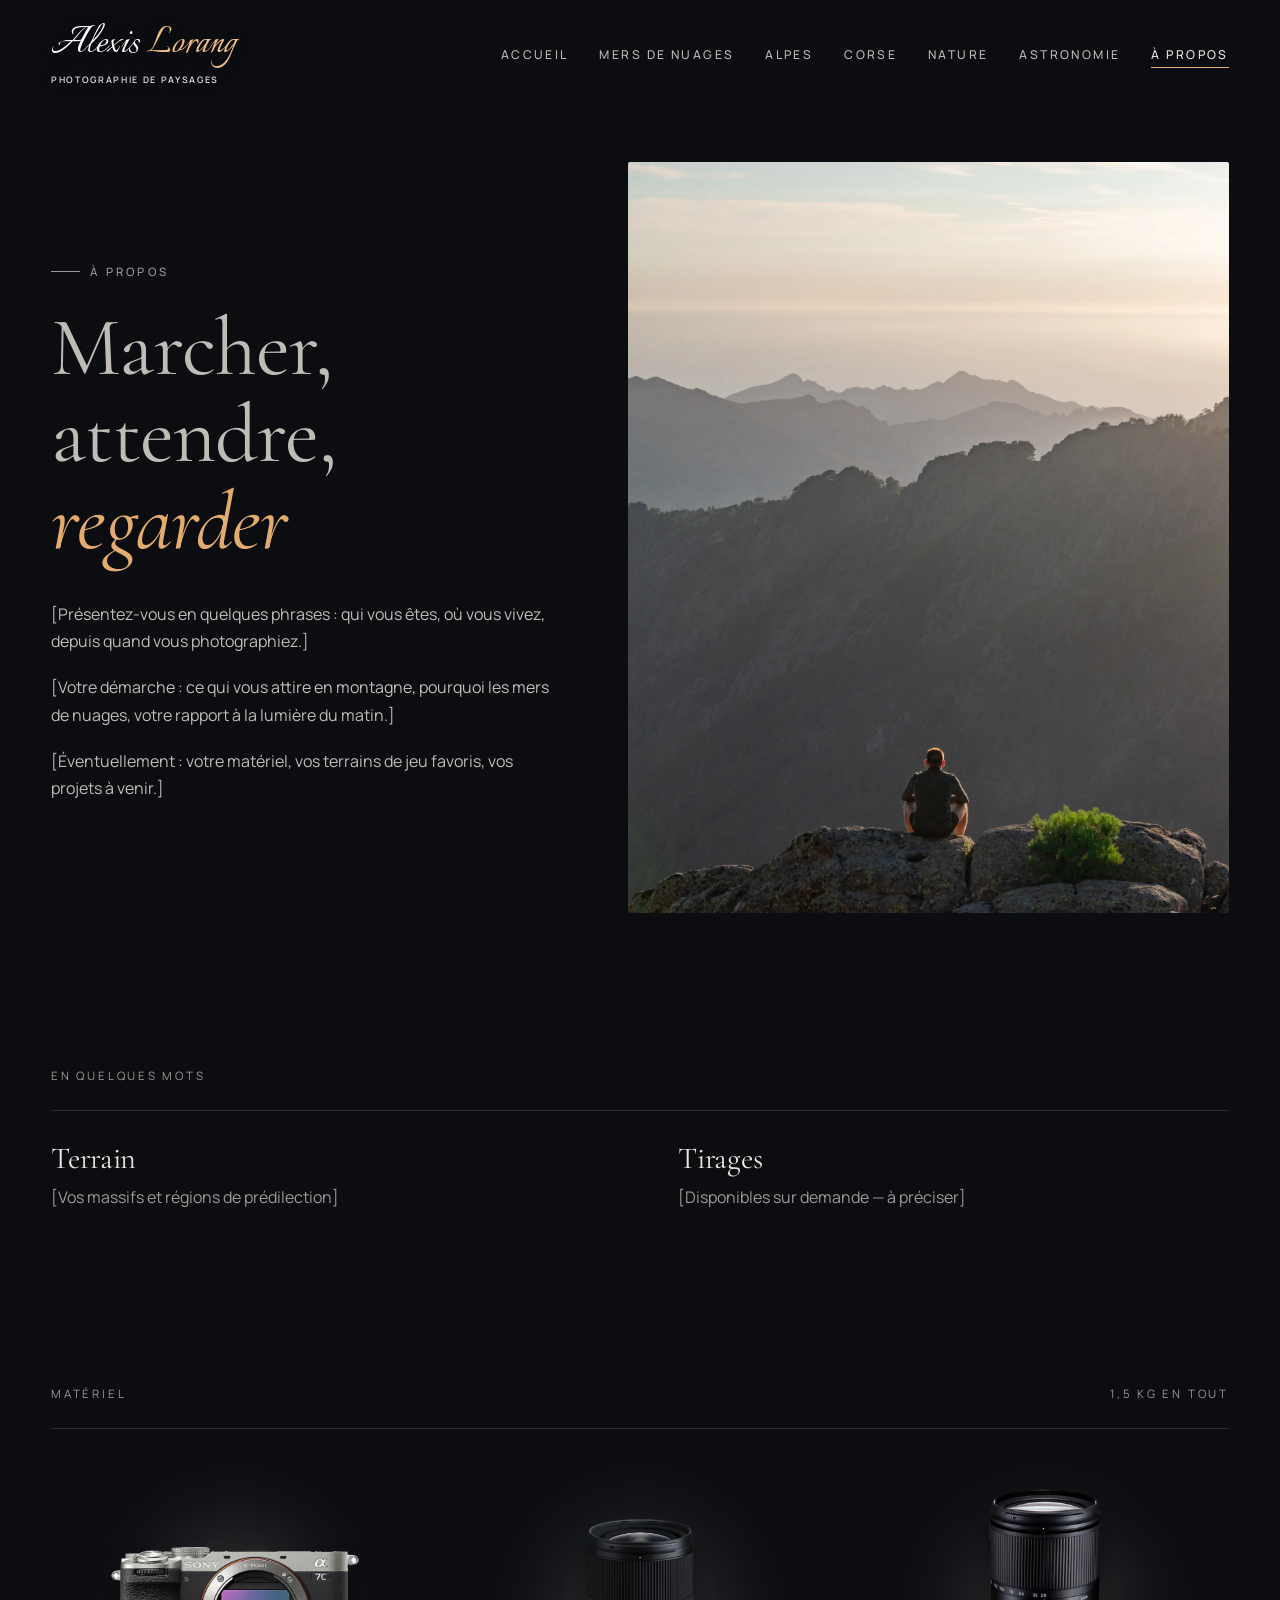
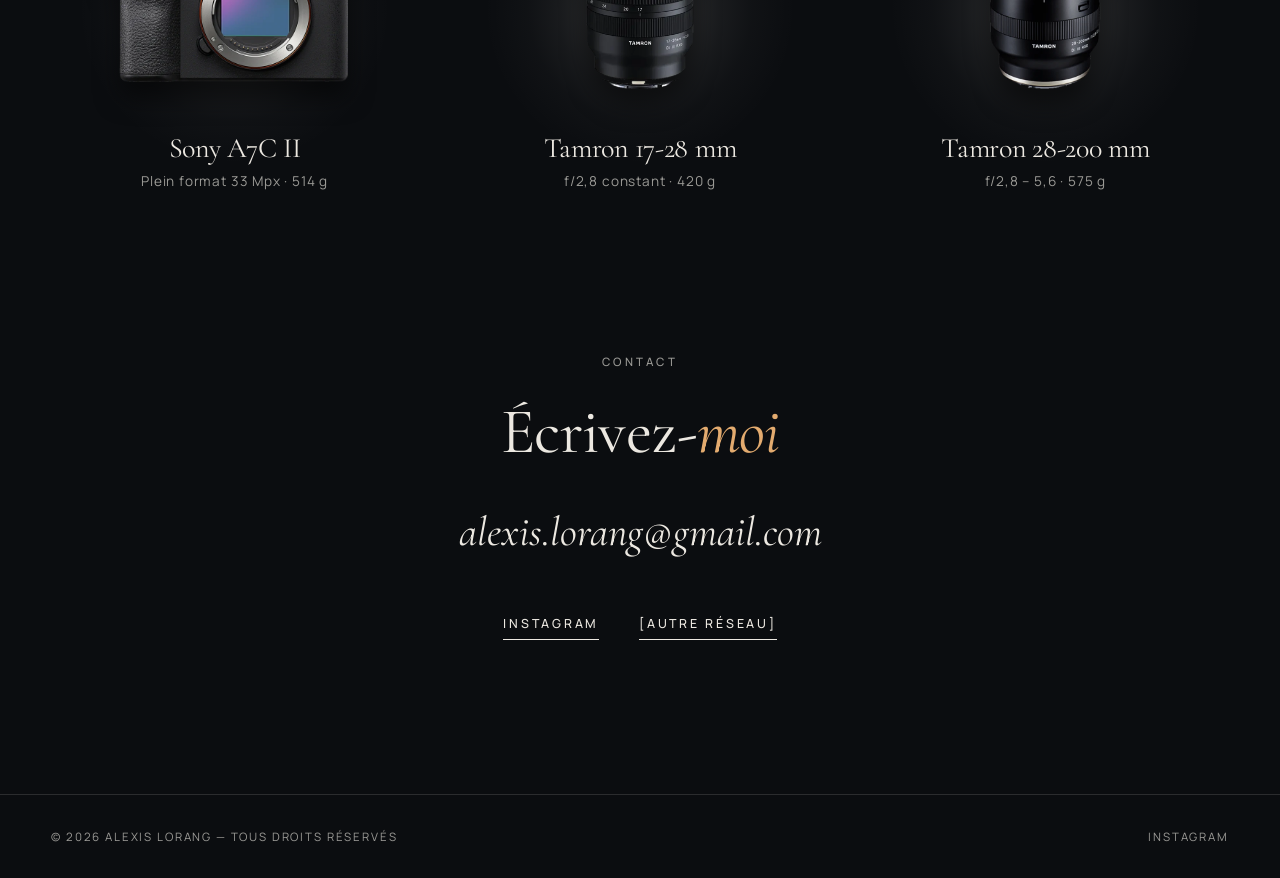
==== a-propos.html @ 3a70306b "À propos : une seule section Matériel (suppression du doublon dans « En quelques mots ») Co-Authored" ====
<!doctype html>
<html lang="fr">
<head>
  <meta charset="utf-8">
  <meta name="viewport" content="width=device-width, initial-scale=1">
  <title>À propos — Alexis Lorang, photographie de paysages</title>
  <meta name="description" content="À propos du photographe et contact.">
  <meta name="theme-color" content="#0b0d10">
  <link rel="preconnect" href="https://fonts.googleapis.com">
  <link rel="preconnect" href="https://fonts.gstatic.com" crossorigin>
  <link href="https://fonts.googleapis.com/css2?family=Cormorant+Garamond:ital,wght@0,400;0,500;1,400&family=Manrope:wght@400;500&family=Italianno&display=swap" rel="stylesheet">
  <link rel="stylesheet" href="assets/css/style.css">
  <!-- blocking="render" : le cadrage et la mise en page sont appliqués avant le premier affichage
       (sinon la transition entre pages montre la photo de couverture mal placée puis la recale) -->
  <script src="assets/js/main.js" defer blocking="render"></script>
</head>
<body>

  <header class="entete">
    <a class="logo" href="index.html" aria-label="Alexis Lorang — Accueil"><span class="logo__nom">Alexis <em>Lorang</em></span><span class="logo__sous">Photographie de paysages</span></a>
    <nav class="nav" id="menu" aria-label="Navigation principale"><!-- nav:debut -->
      <div class="nav__item nav__item--accueil"><a href="index.html"><img src="assets/photos/mers-de-nuages/dsc00063-modifier-s.webp" alt="" loading="lazy">Accueil</a></div>
      <div class="nav__item"><a href="mers-de-nuages.html"><img src="assets/photos/mers-de-nuages/dsc4957-s.webp" alt="" loading="lazy">Mers de nuages</a></div>
      <div class="nav__item"><a href="alpes.html"><img src="assets/photos/alpes/aiguilles-rouges/dsc3370-panorama-modifier-s.webp" alt="" loading="lazy">Alpes</a></div>
      <div class="nav__item"><a href="corse.html"><img src="assets/photos/corse/dsc0862-s.webp" alt="" loading="lazy">Corse</a></div>
      <div class="nav__item"><a href="nature.html"><img src="assets/photos/nature/dsc2289-s.webp" alt="" loading="lazy">Nature</a></div>
      <div class="nav__item"><a href="astronomie.html"><img src="assets/photos/astronomie/aurores-boreales/dsc6161-modifier-s.webp" alt="" loading="lazy">Astronomie</a></div>
      <div class="nav__item"><a href="a-propos.html" aria-current="page">À propos</a></div>
      <!-- nav:fin --></nav>
    <button class="burger" type="button" aria-label="Menu" aria-controls="menu" aria-expanded="false"><i></i><i></i></button>
  </header>

  <main>
    <section class="section" style="padding-top: clamp(8rem, 18vh, 12rem)">
      <div class="conteneur deux-colonnes">
        <div class="texte">
          <span class="surtitre fondu">À propos</span>
          <h1 style="font-size: clamp(2.8rem, 6.5vw, 5.5rem); margin: 1.4rem 0 2.2rem">
            <span class="ligne"><span>Marcher,</span></span>
            <span class="ligne"><span>attendre,</span></span>
            <span class="ligne"><span><em>regarder</em></span></span>
          </h1>
          <!-- À MODIFIER : votre présentation -->
          <p class="fondu">[Présentez-vous en quelques phrases : qui vous êtes, où vous vivez, depuis quand vous photographiez.]</p>
          <p class="fondu">[Votre démarche : ce qui vous attire en montagne, pourquoi les mers de nuages, votre rapport à la lumière du matin.]</p>
          <p class="fondu">[Éventuellement : votre matériel, vos terrains de jeu favoris, vos projets à venir.]</p>
        </div>
        <!-- À MODIFIER : remplacez cette image par votre portrait si vous le souhaitez -->
        <div class="cadre cadre--portrait devoile">
          <img src="assets/photos/corse/dsc0173.webp" alt="Une personne assise sur un rocher face aux crêtes dans la brume">
        </div>
      </div>
    </section>

    <section class="section section--serree">
      <div class="conteneur">
        <div class="galerie-entete apparait"><span>En quelques mots</span></div>
        <!-- À MODIFIER : repères au choix -->
        <div class="deux-colonnes" style="grid-template-columns: repeat(auto-fit, minmax(14rem, 1fr)); align-items: start">
          <div class="apparait">
            <h3 style="font-size: 1.9rem; margin-bottom: .6rem">Terrain</h3>
            <p style="color: var(--discret)">[Vos massifs et régions de prédilection]</p>
          </div>
          <div class="apparait" style="--delai:.08s">
            <h3 style="font-size: 1.9rem; margin-bottom: .6rem">Tirages</h3>
            <p style="color: var(--discret)">[Disponibles sur demande — à préciser]</p>
          </div>
        </div>
      </div>
    </section>

    <!-- Matériel : les objets détourés, posés sur le fond sombre du site sous une lumière douce -->
    <section class="section section--serree materiel" id="materiel">
      <div class="conteneur">
        <div class="galerie-entete apparait"><span>Matériel</span><span>1,5&nbsp;kg en tout</span></div>
        <ul class="materiel__liste">
          <li class="apparait">
            <div class="materiel__objet"><img class="materiel__boitier" src="assets/img/materiel/sony-a7c2.webp" alt="Sony A7C II, finition argent" width="680" height="372" loading="lazy"></div>
            <h3>Sony A7C&nbsp;II</h3>
            <p>Plein format 33&nbsp;Mpx · 514&nbsp;g</p>
          </li>
          <li class="apparait" style="--delai:.08s">
            <div class="materiel__objet"><img src="assets/img/materiel/tamron-a046.webp" alt="Tamron 17-28 mm f/2,8" width="397" height="620" loading="lazy" style="--h: .85"></div>
            <h3>Tamron 17&#8209;28&nbsp;mm</h3>
            <p>f/2,8 constant · 420&nbsp;g</p>
          </li>
          <li class="apparait" style="--delai:.16s">
            <div class="materiel__objet"><img src="assets/img/materiel/tamron-a071.webp" alt="Tamron 28-200 mm f/2,8-5,6" width="348" height="620" loading="lazy"></div>
            <h3>Tamron 28&#8209;200&nbsp;mm</h3>
            <p>f/2,8 – 5,6 · 575&nbsp;g</p>
          </li>
        </ul>
      </div>
    </section>

    <section class="section section--serree contact" id="contact">
      <div class="conteneur">
        <span class="surtitre apparait">Contact</span>
        <h2 class="apparait">Écrivez-<em>moi</em></h2>
        <a class="contact__mail apparait" href="mailto:alexis.lorang@gmail.com">alexis.lorang@gmail.com</a>
        <!-- À MODIFIER : liens vers vos réseaux -->
        <div class="reseaux apparait">
          <a class="lien" href="https://www.instagram.com/alexis_lorang/" target="_blank" rel="noopener">Instagram</a>
          <a class="lien" href="#" >[Autre réseau]</a>
        </div>
      </div>
    </section>
  </main>

  <footer class="pied">
    <span>© <span data-annee>2026</span> Alexis Lorang — Tous droits réservés</span>
    <a href="https://www.instagram.com/alexis_lorang/" target="_blank" rel="noopener">Instagram</a>
  </footer>

</body>
</html>
---- assets/css/style.css ----
/* ==========================================================================
   Portfolio photo — feuille de style
   Les couleurs et polices se règlent dans :root ci-dessous.
   ========================================================================== */

:root {
  --fond: #0b0d10;
  --fond-2: #12151a;
  --texte: #ece8e1;
  --discret: #9b9a96;
  --trait: rgba(236, 232, 225, 0.14);
  --accent: #e3ab6f; /* lueur de lever de soleil */

  --serif: 'Cormorant Garamond', 'Iowan Old Style', Georgia, serif;
  --sans: 'Manrope', system-ui, -apple-system, 'Segoe UI', sans-serif;

  --marge: clamp(1.25rem, 4vw, 4rem);
  --doux: cubic-bezier(0.22, 1, 0.36, 1);
  --rangee: 320px; /* hauteur cible d'une rangée de la grille */
}

*,
*::before,
*::after { box-sizing: border-box; }

html {
  scroll-behavior: smooth;
  -webkit-text-size-adjust: 100%;
  background: var(--fond);
}

body {
  margin: 0;
  background: var(--fond);
  color: var(--texte);
  font-family: var(--sans);
  font-size: 1rem;
  line-height: 1.7;
  -webkit-font-smoothing: antialiased;
  animation: entree 0.7s ease both;
}

@keyframes entree { from { opacity: 0; } }

/* Transition douce entre les pages (navigateurs récents) */
@view-transition { navigation: auto; }
::view-transition-old(root) { animation: 0.35s ease both vt-sortie; }
::view-transition-new(root) { animation: 0.6s ease both vt-entree; }
@keyframes vt-sortie { to { opacity: 0; } }
@keyframes vt-entree { from { opacity: 0; } }

img { display: block; max-width: 100%; }
/* Protection des photos : pas de glisser-déposer, pas de menu « Enregistrer l'image » au appui long (iOS) */
img, .galerie a {
  -webkit-user-drag: none;
  -webkit-touch-callout: none;
  user-select: none;
  -webkit-user-select: none;
}
a { color: inherit; text-decoration: none; }
button { font: inherit; color: inherit; background: none; border: 0; padding: 0; cursor: pointer; }
::selection { background: var(--accent); color: #111; }

:focus-visible { outline: 2px solid var(--accent); outline-offset: 4px; border-radius: 2px; }

.sr-only {
  position: absolute; width: 1px; height: 1px; overflow: hidden;
  clip-path: inset(50%); white-space: nowrap;
}

/* ---------- Typographie ---------- */

h1, h2, h3 {
  font-family: var(--serif);
  font-weight: 400;
  line-height: 1.05;
  letter-spacing: -0.01em;
  margin: 0;
  text-wrap: balance;
}
h1 { font-size: clamp(3rem, 9vw, 8rem); }
h2 { font-size: clamp(2.2rem, 5vw, 4.25rem); }
h1 em, h2 em { font-style: italic; color: var(--accent); }
p { margin: 0 0 1.2em; text-wrap: pretty; }

.surtitre {
  display: inline-flex; align-items: center; gap: 0.9em;
  font-size: 0.72rem; font-weight: 500;
  letter-spacing: 0.28em; text-transform: uppercase;
  color: var(--discret);
}
.surtitre::before { content: ''; width: 2.5em; height: 1px; background: currentColor; }

.lien {
  display: inline-flex; align-items: center; gap: 0.8em;
  font-size: 0.78rem; font-weight: 500; letter-spacing: 0.22em; text-transform: uppercase;
  padding-bottom: 0.5em;
  background: linear-gradient(currentColor, currentColor) left bottom / 100% 1px no-repeat;
  transition: background-size 0.5s var(--doux), color 0.3s;
}
.lien svg { width: 1.6em; height: 1em; transition: transform 0.5s var(--doux); }
.lien:hover { color: var(--accent); }
.lien:hover svg { transform: translateX(0.4em); }

/* ---------- En-tête / navigation ---------- */

.entete {
  position: fixed; inset: 0 0 auto 0; z-index: 50;
  display: flex; align-items: center; justify-content: space-between;
  padding: 1.4rem var(--marge);
  transition: transform 0.5s var(--doux), background-color 0.4s, padding 0.4s, backdrop-filter 0.4s;
}
.entete.est-pleine {
  padding-block: 0.9rem;
  background: rgba(11, 13, 16, 0.72);
  -webkit-backdrop-filter: blur(16px) saturate(1.3);
  backdrop-filter: blur(16px) saturate(1.3);
  border-bottom: 1px solid var(--trait);
}
.entete.est-cachee { transform: translateY(-100%); }
/* posée un instant par main.js pour mesurer l'en-tête réduit */
.entete.sans-transition, .entete.sans-transition * { transition: none !important; }

.logo {
  position: relative; z-index: 2;
  /* Tout est en em : les deux lignes gardent la même largeur quelle que soit la taille du logo */
  font-size: 1.8rem;
  display: flex; flex-direction: column; align-items: flex-start; gap: 0.3em;
  color: #fff;
  text-shadow: 0 1px 14px rgba(0, 0, 0, 0.45), 0 0 2px rgba(0, 0, 0, 0.25);
  transition: font-size 0.4s var(--doux);
}
.logo__nom {
  /* Nom calligraphié, « Lorang » en doré */
  font-family: 'Italianno', var(--serif); font-size: 1.55em; font-weight: 400; letter-spacing: 0; line-height: 1;
}
.logo__nom em { font-style: normal; color: #f0bd85; }
.logo__sous {
  font-family: var(--sans); font-size: 0.31em; font-weight: 600; letter-spacing: 0.185em; text-transform: uppercase; line-height: 1;
  margin-right: -0.185em;
  color: rgba(255, 255, 255, 0.88);
}
.entete.est-pleine .logo { font-size: 1.5rem; }

.nav { display: flex; gap: clamp(1.1rem, 2.4vw, 2.5rem); }
.nav__item { position: relative; }

.nav a {
  position: relative;
  font-size: 0.76rem; font-weight: 500; letter-spacing: 0.2em; text-transform: uppercase;
  padding: 0.6em 0;
  opacity: 0.78; transition: opacity 0.3s;
}
.nav a::after {
  content: ''; position: absolute; left: 0; right: 0; bottom: 0.15em; height: 1px;
  background: var(--accent);
  transform: scaleX(0); transform-origin: right; transition: transform 0.5s var(--doux);
}
.nav a:hover, .nav a[aria-current='page'] { opacity: 1; }
.nav a:hover::after, .nav a[aria-current='page']::after { transform: scaleX(1); transform-origin: left; }

.burger { display: none; position: relative; z-index: 2; width: 44px; height: 44px; margin-right: -10px; }
.burger i {
  position: absolute; left: 10px; right: 10px; height: 1.5px; background: var(--texte);
  transition: transform 0.45s var(--doux), top 0.45s var(--doux);
}
.burger i:first-child { top: 17px; }
.burger i:last-child { top: 26px; }
.menu-ouvert .burger i:first-child { top: 21.5px; transform: rotate(45deg); }
.menu-ouvert .burger i:last-child { top: 21.5px; transform: rotate(-45deg); }

.nav__pied, .nav__item > a img { display: none; }

/* Menu mobile : intitulé de rubrique › série (vignette + nom) */
@media (max-width: 980px) {
  .burger { display: block; }
  .nav {
    position: fixed; inset: 0; z-index: 1;
    height: 100dvh; overflow-y: auto; overscroll-behavior: contain;
    flex-direction: column; justify-content: flex-start; gap: 0;
    padding: 5.75rem var(--marge) 1.5rem;
    background: linear-gradient(to bottom, rgba(38, 44, 54, 0.9), rgba(22, 26, 33, 0.95));
    -webkit-backdrop-filter: blur(26px) saturate(1.4); backdrop-filter: blur(26px) saturate(1.4);
    opacity: 0; visibility: hidden;
    transition: opacity 0.45s ease, visibility 0.45s;
  }
  /* Niveau 0 : intitulés de rubrique */
  .nav::before, .nav__item:last-of-type::before {
    display: flex; align-items: center; gap: 0.9em;
    font-family: var(--sans); font-size: 0.68rem; font-weight: 500; letter-spacing: 0.28em; text-transform: uppercase;
    color: var(--accent);
  }
  .nav::before { content: 'Les séries'; margin-bottom: 0.7rem; }
  /* Accueil : au-dessus de la rubrique « Les séries », en plus discret */
  .nav::before { order: 1; }
  .nav__item { order: 2; }
  .nav__pied { order: 3; }
  .nav__item--accueil { order: 0; margin-bottom: 1.4rem; padding-bottom: 1.4rem; border-bottom: 1px solid rgba(236, 232, 225, 0.2); }
  .nav__item:last-of-type::before { content: 'Le photographe'; margin-bottom: 0.9rem; }

  .nav__item {
    padding: 0.65rem 0;
    opacity: 0; transform: translateY(14px);
    transition: opacity 0.5s ease, transform 0.8s var(--doux);
  }
  .nav__item:last-of-type { margin-top: 1.1rem; padding-top: 1.4rem; border-top: 1px solid rgba(236, 232, 225, 0.2); }

  /* Niveau 1 : la série */
  .nav a { padding: 0; opacity: 1; }
  .nav a::after { display: none; }
  .nav__item > a {
    display: flex; align-items: center; gap: 1.1rem;
    font-family: var(--serif); font-size: 1.8rem; font-weight: 400; line-height: 1.1;
    letter-spacing: 0; text-transform: none; color: #fff; transition: color 0.3s;
  }
  .nav__item > a img {
    display: block; flex: none; width: 4.4rem; height: 3.3rem; object-fit: cover; border-radius: 3px;
    background: var(--fond-2); box-shadow: 0 6px 18px rgba(0, 0, 0, 0.35);
  }
  .nav__item > a[aria-current='page'] { color: var(--accent); font-style: italic; }
  .nav__item > a[aria-current='page'] img { outline: 1px solid var(--accent); outline-offset: 3px; }

  /* Les sous-parties ne figurent pas dans le menu mobile : elles sont dans le bandeau de chaque série */

  .nav__pied {
    display: flex; justify-content: space-between; gap: 1rem; margin: auto 0 0; padding-top: 1.75rem;
    font-size: 0.66rem; font-weight: 500; letter-spacing: 0.2em; text-transform: uppercase; color: rgba(236, 232, 225, 0.6);
  }
  .nav .nav__pied a { font-size: inherit; letter-spacing: inherit; color: var(--texte); }

  .menu-ouvert .nav { opacity: 1; visibility: visible; }
  .menu-ouvert .nav__item { opacity: 1; transform: none; }
  .menu-ouvert .nav__item:nth-of-type(1) { transition-delay: 0.05s; }
  .menu-ouvert .nav__item:nth-of-type(2) { transition-delay: 0.09s; }
  .menu-ouvert .nav__item:nth-of-type(3) { transition-delay: 0.13s; }
  .menu-ouvert .nav__item:nth-of-type(4) { transition-delay: 0.17s; }
  .menu-ouvert .nav__item:nth-of-type(5) { transition-delay: 0.21s; }
  .menu-ouvert .nav__item:nth-of-type(n + 6) { transition-delay: 0.25s; }
  .menu-ouvert .entete { background: none; backdrop-filter: none; -webkit-backdrop-filter: none; border-color: transparent; transform: none; }
  .menu-ouvert { overflow: hidden; }
}

/* ---------- Bandeau (hero) ---------- */

.hero {
  position: relative;
  height: 100svh; min-height: 34rem;
  display: flex; align-items: flex-end;
  padding: 0 var(--marge) clamp(4.5rem, 11vh, 8rem);
  overflow: hidden;
  isolation: isolate;
}
/* Bandeau d'une série : titre calé en bas à gauche, sommaire en bas à droite */
.hero--court {
  height: auto; min-height: max(100svh, 34rem);
  justify-content: space-between; gap: 2.5rem clamp(2rem, 6vw, 6rem);
  padding-top: 7rem; padding-bottom: clamp(2.25rem, 5.5vh, 3.5rem);
}
.hero--court::after {
  background:
    linear-gradient(to bottom, rgba(11, 13, 16, 0.5), transparent 24%),
    linear-gradient(to top, var(--fond) 0%, rgba(11, 13, 16, 0.72) 16%, rgba(11, 13, 16, 0.3) 40%, transparent 62%);
}
.hero--court h1 { font-size: clamp(3.4rem, 10vw, 9rem); }
.hero--court .hero__texte .surtitre { margin-bottom: 1.1rem; }
.hero--court .hero__texte p { margin-top: 1.2rem; }

.hero__index {
  flex: none; display: flex; flex-direction: column; align-items: stretch;
  min-width: min(17rem, 100%); padding-bottom: 0.45rem;
  font-size: 0.72rem; font-weight: 500; letter-spacing: 0.22em; text-transform: uppercase;
}

/* Invitation à défiler, au milieu du bas du bandeau */
.hero__defile {
  position: absolute; left: 50%; bottom: 1.4rem; translate: -50% 0;
  display: flex; flex-direction: column; align-items: center; gap: 0.9em;
  padding-left: 0.26em; /* compense l'interlettrage pour centrer le mot */
  font-size: 0.66rem; font-weight: 500; letter-spacing: 0.26em; text-transform: uppercase;
  color: rgba(236, 232, 225, 0.75); transition: color 0.3s;
}
.hero__defile::after {
  content: ''; width: 1px; height: 2.6rem; margin-left: -0.26em; background: linear-gradient(currentColor, transparent);
  transform-origin: top; animation: goutte 2.4s var(--doux) infinite;
}
.hero__defile:hover { color: var(--accent); }
@media (max-width: 1100px) { .hero--court { padding-bottom: 6.75rem; } }

.hero__fond { position: absolute; inset: 0; z-index: -2; }
.hero__vue {
  position: absolute; inset: 0;
  opacity: 0; transition: opacity 1.8s ease;
}
.hero__vue img {
  width: 100%; height: 100%; object-fit: cover;
  transform: scale(1.06);
  will-change: transform;
}
.hero__vue.est-active { opacity: 1; }
.hero__vue.est-active img { animation: derive 9s linear both; }
.hero--court .hero__vue.est-active img { animation: derive 14s var(--doux) both; }
@keyframes derive { from { transform: scale(1.06); } to { transform: scale(1); } }

.hero::after {
  content: ''; position: absolute; inset: 0; z-index: -1;
  background:
    linear-gradient(to bottom, rgba(11, 13, 16, 0.5), transparent 26%),
    linear-gradient(to top, var(--fond) 0%, rgba(11, 13, 16, 0.55) 30%, transparent 62%);
}

.hero__texte { max-width: 62rem; }
.hero__texte .surtitre { color: var(--texte); opacity: 0.85; margin-bottom: 1.6rem; }
.hero__texte p {
  max-width: 34rem; margin: 1.6rem 0 0;
  font-size: clamp(1rem, 1.3vw, 1.15rem); color: rgba(236, 232, 225, 0.82);
}

/* Titre révélé ligne par ligne */
.ligne { display: block; overflow: hidden; padding-bottom: 0.12em; margin-bottom: -0.12em; }
.ligne > span { display: block; transform: translateY(110%); animation: monte 1.3s var(--doux) forwards; }
.ligne:nth-child(2) > span { animation-delay: 0.12s; }
.ligne:nth-child(3) > span { animation-delay: 0.24s; }
@keyframes monte { to { transform: none; } }
.fondu { opacity: 0; animation: fondu 1.4s ease 0.55s forwards; }
@keyframes fondu { to { opacity: 1; } }

.hero__bas {
  position: absolute; left: var(--marge); right: var(--marge); bottom: 1.6rem;
  display: flex; justify-content: space-between; align-items: center;
  font-size: 0.7rem; letter-spacing: 0.24em; text-transform: uppercase; color: var(--discret);
}
.defile { display: inline-flex; align-items: center; gap: 1em; }
.defile::before {
  content: ''; width: 1px; height: 2.6rem; background: linear-gradient(var(--texte), transparent);
  transform-origin: top; animation: goutte 2.4s var(--doux) infinite;
}
@keyframes goutte { 0% { transform: scaleY(0); } 55% { transform: scaleY(1); opacity: 1; } 100% { transform: scaleY(1); opacity: 0; } }

.puces { display: flex; gap: 0.5rem; }
.puces button { width: 2rem; height: 1.5rem; position: relative; }
.puces button::before {
  content: ''; position: absolute; left: 0; right: 0; top: 50%; height: 1px;
  background: var(--texte); opacity: 0.3; transition: opacity 0.4s;
}
.puces button[aria-current='true']::before { opacity: 1; }

/* ---------- Sections ---------- */

.section { padding: clamp(5rem, 12vw, 10rem) var(--marge); }
.section--serree { padding-top: 0; }
.conteneur { max-width: 82rem; margin-inline: auto; }

.manifeste {
  font-family: var(--serif);
  font-size: clamp(1.7rem, 3.6vw, 3.1rem);
  line-height: 1.22; letter-spacing: -0.005em;
  max-width: 22em; margin: 1.8rem 0 0;
}
.manifeste em { color: var(--accent); }

.deux-colonnes {
  display: grid; grid-template-columns: minmax(0, 5fr) minmax(0, 6fr);
  gap: clamp(2rem, 6vw, 6rem); align-items: center;
}
.deux-colonnes .texte { color: rgba(236, 232, 225, 0.8); max-width: 34rem; }
.deux-colonnes h2 { margin: 1.4rem 0 1.8rem; color: var(--texte); }
@media (max-width: 860px) { .deux-colonnes { grid-template-columns: 1fr; } }

.cadre { position: relative; overflow: hidden; border-radius: 2px; background: var(--fond-2); }
.cadre img { width: 100%; height: 100%; object-fit: cover; }
.cadre--portrait { aspect-ratio: 4 / 5; }

/* Zone à compléter (portrait, etc.) */
.a-completer {
  display: grid; place-items: center; text-align: center; padding: 2rem;
  border: 1px dashed var(--trait); color: var(--discret);
  font-size: 0.75rem; letter-spacing: 0.18em; text-transform: uppercase;
}

/* ---------- Séries (accueil) ---------- */

/* Deux rangées (les deux premières séries en grand, les suivantes par trois) qui occupent
   ensemble un écran : hauteur de l'écran moins l'en-tête réduit (--entete-h, mesuré dans main.js,
   il réapparaît quand on remonte) et 2,5rem de marge en haut et en bas. */
.series {
  display: grid; grid-template-columns: repeat(6, 1fr); grid-template-rows: 11fr 9fr;
  gap: clamp(0.75rem, 1.5vw, 1.5rem); margin-top: clamp(2.5rem, 5vw, 4.5rem);
  height: calc(100vh - 5rem - var(--entete-h, 0px));
  height: calc(100svh - 5rem - var(--entete-h, 0px));
  min-height: 34rem;
}
.series .serie { grid-column: span 2; aspect-ratio: auto; height: 100%; max-height: none; }
.series .serie:nth-child(-n + 2) { grid-column: span 3; }
.series .serie:nth-child(n + 3) h3 { font-size: clamp(2rem, 3.4vw, 3.4rem); }
/* Mobile : une colonne de cartes de proportions fixes (16:10, environ 220 pt de haut sur un
   iPhone). Une hauteur calculée sur l'écran donnait des cartes trop basses dans Chrome sur
   iPhone, dont les barres restent affichées et ne laissent qu'environ 650 pt à la page. */
@media (max-width: 760px) {
  .series { grid-template-columns: 1fr; grid-template-rows: none; height: auto; min-height: 0; }
  .series .serie:nth-child(n) {
    grid-column: auto; aspect-ratio: 16 / 10; height: auto; min-height: 0;
    padding: 1.25rem;
  }
  .series .serie:nth-child(n) h3 { font-size: 2.2rem; }
  .series .serie__meta { margin-top: 0.55rem; }
}

.serie {
  position: relative; display: flex; align-items: flex-end;
  aspect-ratio: 4 / 5; max-height: 86svh; width: 100%;
  padding: clamp(1.5rem, 3vw, 3rem);
  overflow: hidden; border-radius: 2px; isolation: isolate;
}
.serie img {
  position: absolute; inset: 0; z-index: -2; width: 100%; height: 100%; object-fit: cover;
  transition: transform 1.6s var(--doux), filter 1.2s ease;
}
.serie::after {
  content: ''; position: absolute; inset: 0; z-index: -1;
  background: linear-gradient(to top, rgba(11, 13, 16, 0.85), rgba(11, 13, 16, 0.05) 55%);
  transition: opacity 0.8s;
}
.serie:hover img, .serie:focus-visible img { transform: scale(1.06); }
.serie h3 { font-size: clamp(2.4rem, 5vw, 4.5rem); }
.serie__meta {
  display: flex; align-items: center; gap: 1rem; margin-top: 0.9rem;
  font-size: 0.74rem; letter-spacing: 0.22em; text-transform: uppercase; color: rgba(236, 232, 225, 0.8);
}
.serie__meta svg { width: 1.8em; height: 1em; transition: transform 0.6s var(--doux); }
.serie:hover .serie__meta svg { transform: translateX(0.6em); }
.serie:hover .serie__meta { color: var(--accent); }

/* ---------- Grille de photos ---------- */

.galerie { display: flex; flex-wrap: wrap; gap: clamp(6px, 0.9vw, 14px); }
.galerie::after { content: ''; flex-grow: 1000000; }
.galerie a {
  --r: 1.5;
  position: relative; overflow: hidden;
  flex-grow: calc(var(--r) * 100);
  flex-basis: calc(var(--r) * var(--rangee));
  aspect-ratio: var(--r);
  background: var(--fond-2);
  cursor: zoom-in;
}
.galerie img {
  width: 100%; height: 100%; object-fit: cover;
  transition: transform 1.2s var(--doux), opacity 0.8s ease;
}
.galerie a:hover img { transform: scale(1.04); }
@media (max-width: 760px) { :root { --rangee: 170px; } }

.galerie-entete {
  display: flex; justify-content: space-between; align-items: baseline; gap: 2rem; flex-wrap: wrap;
  padding-bottom: 1.5rem; margin-bottom: clamp(1.25rem, 2.5vw, 2.5rem);
  border-bottom: 1px solid var(--trait);
  font-size: 0.72rem; letter-spacing: 0.24em; text-transform: uppercase; color: var(--discret);
}

/* Sous-catégories d'une série */
.groupe { scroll-margin-top: 6rem; }
.groupe + .groupe { margin-top: clamp(4rem, 9vw, 7.5rem); }
.groupe__titre {
  display: flex; align-items: baseline; gap: 1.2rem; flex-wrap: wrap;
  font-size: clamp(2.2rem, 4.6vw, 3.8rem); margin-bottom: clamp(1.25rem, 2.5vw, 2.25rem);
}
.groupe__titre span { font-family: var(--sans); font-size: 0.72rem; letter-spacing: 0.24em; text-transform: uppercase; color: var(--discret); }
.sous-nav { display: flex; flex-direction: column; border-top: 1px solid rgba(236, 232, 225, 0.28); }
.sous-nav:empty { display: none; }
.sous-nav a {
  display: flex; justify-content: space-between; align-items: baseline; gap: 2rem;
  padding: 0.8em 0; border-bottom: 1px solid var(--trait);
  color: var(--texte); transition: color 0.3s, padding 0.5s var(--doux);
}
.sous-nav a span { color: rgba(236, 232, 225, 0.55); font-variant-numeric: tabular-nums; transition: color 0.3s; }
.sous-nav a:hover { color: var(--accent); padding-left: 0.7em; }
.sous-nav a:hover span { color: var(--accent); }

.section--galerie { padding-top: clamp(2.5rem, 5vw, 4.5rem); scroll-margin-top: 1rem; }
/* Galerie élargie : aussi large que possible, tant que la photo la plus haute de la série
   (rapport largeur / hauteur de sa case, --galerie-rapport, calculé dans main.js) tient dans l'écran
   avec 2,5rem de marge en haut et en bas, sous l'en-tête réduit (--entete-h, mesuré dans main.js)
   qui réapparaît quand on remonte. Largeur propre à chaque série. */
@media (min-width: 761px) {
  .section--galerie .conteneur {
    max-width: calc((100vh - 5rem - var(--entete-h, 0px)) * var(--galerie-rapport, 1.7778));
    max-width: calc((100svh - 5rem - var(--entete-h, 0px)) * var(--galerie-rapport, 1.7778));
  }
}
/* Repère fixe à droite : la partie en cours pendant le défilement */
.repere {
  position: fixed; right: 0; top: 50%; z-index: 40;
  display: flex; flex-direction: column; align-items: flex-end;
  transform: translateY(-50%);
  opacity: 0; visibility: hidden; transition: opacity 0.5s ease, visibility 0.5s;
}
.repere.est-visible { opacity: 1; visibility: visible; }
.repere a {
  display: flex; align-items: center; gap: 0.9rem;
  padding: 0.6rem calc(var(--marge) / 2 - 0.6rem) 0.6rem 1rem;
  font-size: 0.66rem; font-weight: 500; letter-spacing: 0.2em; text-transform: uppercase; white-space: nowrap;
}
.repere a::after {
  content: ''; width: 1.2rem; height: 1px; background: var(--texte); opacity: 0.4;
  transform: scaleX(0.5); transform-origin: right;
  transition: transform 0.5s var(--doux), opacity 0.3s, background-color 0.3s;
}
.repere a span {
  padding: 0.45em 0.9em; border-radius: 999px; background: rgba(11, 13, 16, 0.82);
  opacity: 0; transform: translateX(6px); transition: opacity 0.3s, transform 0.5s var(--doux);
}
.repere:hover a span, .repere a:focus-visible span { opacity: 1; transform: none; }
.repere a:hover, .repere a[aria-current] { color: var(--accent); }
.repere a:hover::after, .repere a[aria-current]::after { opacity: 1; transform: none; background: var(--accent); }
@media (max-width: 1100px), (hover: none) { .repere { display: none; } }

@media (max-width: 760px) {
  .hero--court { flex-direction: column; align-items: stretch; justify-content: flex-end; gap: 1.75rem; }
  .hero--court::after {
    background:
      linear-gradient(to bottom, rgba(11, 13, 16, 0.5), transparent 24%),
      linear-gradient(to top, var(--fond) 0%, rgba(11, 13, 16, 0.78) 30%, rgba(11, 13, 16, 0.45) 60%, transparent 85%);
  }
}

/* Grille à cases : gabarit fixe (assets/data/gabarits.js) ou rangées automatiques.
   Chaque photo est cadrée dans sa case (.vue) : rognage réglable sans changer la case. */
.galerie--libre { --g: clamp(3px, 0.45vw, 7px); display: block; position: relative; margin: calc(-1 * var(--g)); }
.galerie--libre::after { display: none; }
.galerie--libre a {
  position: absolute; aspect-ratio: auto;
  padding: var(--g); background: none;
}
.galerie--libre .vue { position: absolute; inset: var(--g); overflow: hidden; background: var(--fond-2); }
.galerie--libre .vue img { position: absolute; max-width: none; }
/* Apparition des photos : la case est là d'emblée (fond discret), la photo y arrive en fondu avec un
   léger dézoom, une fois entrée à l'écran et chargée. Décalage court d'une case à l'autre (--delai). */
.js .galerie--libre a.tuile .vue img {
  opacity: 0; transform: scale(1.05);
  transition: opacity 0.9s ease var(--delai, 0s), transform 1.6s var(--doux) var(--delai, 0s);
}
.js .galerie--libre a.tuile.est-visible.est-chargee .vue img { opacity: 1; transform: none; }
.js .galerie--libre a.tuile.est-visible.est-chargee:hover .vue img { transform: scale(1.04); transition-delay: 0s; }

/* ---------- Mode édition (serveur local uniquement) ---------- */

.editeur {
  position: fixed; right: 1.25rem; bottom: 1.25rem; z-index: 60;
  display: flex; align-items: center; gap: 0.5rem; max-width: calc(100vw - 2rem);
  padding: 0.5rem; border: 1px solid var(--trait); border-radius: 999px;
  background: rgba(18, 21, 26, 0.94); box-shadow: 0 12px 40px rgba(0, 0, 0, 0.5);
  font-size: 0.74rem; letter-spacing: 0.06em;
}
.editeur[hidden] { display: none; }
.editeur__mode { padding: 0.35em 0.9em; border-radius: 999px; background: rgba(255, 255, 255, 0.08); color: var(--accent); white-space: nowrap; }
.editeur__aide { padding: 0 0.9rem; color: var(--discret); white-space: nowrap; overflow: hidden; text-overflow: ellipsis; }
.editeur button { padding: 0.65em 1.2em; border-radius: 999px; border: 1px solid var(--trait); white-space: nowrap; transition: background-color 0.3s, color 0.3s, border-color 0.3s; }
.editeur button:hover { border-color: var(--texte); }
.editeur .editeur__principal, .editeur button[data-action='modifier'] { background: var(--accent); border-color: var(--accent); color: #111; font-weight: 500; }
.edition .visionneuse { display: none; }
.edition .galerie a { cursor: move; touch-action: none; user-select: none; }
.edition .hero--court { cursor: move; touch-action: none; user-select: none; outline: 1px dashed var(--accent); outline-offset: -10px; }
.edition .hero--court.est-saisie { outline-style: solid; outline-width: 2px; }
.edition .galerie a:hover img { transform: none; }
/* Accueil : bandeau, cartes des séries et portrait recadrables (animations figées pour voir le cadrage final) */
.edition .hero:not(.hero--court), .edition .series .serie, .edition .deux-colonnes .cadre { cursor: move; touch-action: none; user-select: none; outline: 1px dashed var(--accent); outline-offset: -10px; }
.edition .hero:not(.hero--court).est-saisie, .edition .series .serie.est-saisie, .edition .deux-colonnes .cadre.est-saisie { outline-style: solid; outline-width: 2px; }
.edition .suivante { cursor: move; touch-action: none; user-select: none; outline: 1px dashed var(--accent); outline-offset: -10px; }
.edition .suivante.est-saisie { outline-style: solid; outline-width: 2px; }
.edition .hero__vue img, .edition .serie img, .edition .cadre img, .edition .suivante img { animation: none !important; transform: none !important; transition: none !important; }
.edition .hero__vue { transition: none; }
.edition .galerie a:hover .vue, .edition .galerie a.est-saisie .vue { outline: 1px solid var(--accent); outline-offset: -1px; }
.edition .galerie a.est-saisie .vue { outline-width: 2px; outline-offset: -2px; }
.etoile {
  position: absolute; top: calc(var(--g) + 8px); right: calc(var(--g) + 8px);
  width: 34px; height: 34px; border-radius: 50%; display: grid; place-items: center;
  background: rgba(11, 13, 16, 0.72); color: var(--texte); font-size: 18px; line-height: 1;
  cursor: pointer; opacity: 0; transition: opacity 0.2s, color 0.2s, transform 0.2s;
}
.etoile:hover { transform: scale(1.1); }
.edition .galerie a:hover .etoile, .etoile[aria-pressed='true'] { opacity: 1; }
.etoile[aria-pressed='true'] { color: var(--accent); }
.edition .galerie a.est-favorite .vue { outline: 2px solid var(--accent); outline-offset: -2px; }
@media (hover: none) { .etoile { opacity: 1; } }
/* Bouton ↻ : quart de tour (galerie, bandeau des séries, photos de l'accueil) */
.pivot {
  position: absolute; top: calc(var(--g, 0px) + 8px); left: calc(var(--g, 0px) + 8px); z-index: 3;
  width: 34px; height: 34px; border-radius: 50%; display: none; place-items: center;
  background: rgba(11, 13, 16, 0.72); color: var(--texte); font-size: 18px; line-height: 1;
  cursor: pointer; opacity: 0; transition: opacity 0.2s, color 0.2s, transform 0.2s;
}
.edition .pivot { display: grid; }
.pivot--cadre { top: 18px; left: 18px; }
.hero .pivot--cadre { top: calc(var(--entete-h, 82px) + 18px); }
.pivot:hover { transform: scale(1.1); color: var(--accent); }
.edition .galerie a:hover .pivot, .edition .hero:hover .pivot, .edition .serie:hover .pivot, .edition .suivante:hover .pivot, .edition .cadre:hover .pivot { opacity: 1; }
@media (hover: none) { .pivot { opacity: 1; } }

/* ---------- Apparition au défilement ---------- */

.js .apparait { opacity: 0; transform: translateY(28px); transition: opacity 1.1s ease, transform 1.3s var(--doux); transition-delay: var(--delai, 0s); }
.js .apparait.est-visible { opacity: 1; transform: none; }
/* Un cache de la couleur du fond se retire vers le bas pour dévoiler l'image */
.devoile { position: relative; }
.js .devoile::before {
  content: ''; position: absolute; inset: -1px; z-index: 3; background: var(--fond);
  transform-origin: bottom; transition: transform 1.5s var(--doux); transition-delay: var(--delai, 0s);
}
.js .devoile.est-visible::before { transform: scaleY(0); }
.js .devoile img { transform: scale(1.15); transition: transform 2s var(--doux); }
.js .devoile.est-visible img { transform: none; }
.js .serie.devoile.est-visible:hover img { transform: scale(1.06); transition-duration: 1.6s; }

/* ---------- Matériel (À propos) ---------- */

/* Les objets détourés posés sur le fond du site, chacun sous une lumière douce
   (halo assez marqué pour détacher les objectifs noirs du fond, sans bord visible). */
.materiel__liste {
  list-style: none; margin: 0; padding: 0;
  display: grid; grid-template-columns: repeat(3, 1fr); gap: clamp(1rem, 3vw, 3rem);
}
.materiel__liste li { text-align: center; }
.materiel__objet { position: relative; height: 16rem; display: flex; align-items: flex-end; justify-content: center; padding-bottom: 1.75rem; }
.materiel__objet::before { /* lumière : un seul halo, à décroissance très progressive */
  content: ''; position: absolute; inset: -12% -6% -40%; pointer-events: none;
  background: radial-gradient(ellipse 38% 40% at 50% 46%,
    rgba(236, 232, 225, 0.22) 0%, rgba(236, 232, 225, 0.17) 18%, rgba(236, 232, 225, 0.11) 36%,
    rgba(236, 232, 225, 0.06) 54%, rgba(236, 232, 225, 0.025) 72%, transparent 100%);
}
.materiel__objet img {
  position: relative; z-index: 1; height: calc(12.5rem * var(--h, 1)); width: auto;
  filter: drop-shadow(0 16px 12px rgba(0, 0, 0, 0.55));
}
.materiel__objet .materiel__boitier { height: auto; width: min(15.5rem, 80%); margin-bottom: 0.4rem; }
.materiel__liste h3, .materiel__liste p { position: relative; } /* au-dessus du halo */
.materiel__liste h3 { font-size: 1.75rem; margin: 1.1rem 0 0.4rem; }
.materiel__liste p { margin: 0; color: var(--discret); font-size: 0.85rem; letter-spacing: 0.06em; }
@media (max-width: 760px) {
  .materiel__liste { grid-template-columns: 1fr; gap: 2.5rem; }
  .materiel__objet { height: 14rem; }
  .materiel__objet img { height: calc(10.5rem * var(--h, 1)); }
}

/* ---------- Série suivante ---------- */

.suivante {
  position: relative; display: grid; place-items: center; text-align: center;
  min-height: 50svh; padding: 4rem var(--marge);
  overflow: hidden; isolation: isolate;
}
.suivante img {
  position: absolute; inset: 0; z-index: -2; width: 100%; height: 100%; object-fit: cover;
  transition: transform 2s var(--doux);
}
.suivante::after { content: ''; position: absolute; inset: 0; z-index: -1; background: rgba(11, 13, 16, 0.5); transition: background-color 0.8s; }
.suivante:hover img { transform: scale(1.05); }
.suivante:hover::after { background: rgba(11, 13, 16, 0.3); }
.suivante h2 { font-size: clamp(3rem, 8vw, 7rem); margin-top: 1.2rem; }
.suivante .surtitre { color: var(--texte); }
.suivante .surtitre::before { display: none; }
/* Sur mobile, 50 % d'un écran en hauteur reste trop grand pour un simple lien : bandeau plus bas. */
@media (max-width: 760px) {
  .suivante { min-height: 17svh; padding: 1.5rem var(--marge); }
  .suivante h2 { font-size: 2.4rem; margin-top: 0.5rem; }
}

/* ---------- Contact / pied de page ---------- */

.contact { text-align: center; }
.contact h2 { margin: 1.5rem auto 2rem; max-width: 12em; }
.contact .surtitre::before { display: none; }
.contact__mail {
  font-family: var(--serif); font-size: clamp(1.5rem, 3.4vw, 2.6rem); font-style: italic;
  background: linear-gradient(var(--accent), var(--accent)) left bottom / 0 1px no-repeat;
  transition: background-size 0.6s var(--doux), color 0.3s; padding-bottom: 0.15em;
}
.contact__mail:hover { background-size: 100% 1px; color: var(--accent); }
.reseaux { display: flex; justify-content: center; gap: 2.5rem; margin-top: 2.8rem; flex-wrap: wrap; }

.pied {
  display: flex; justify-content: space-between; gap: 1rem 2rem; flex-wrap: wrap;
  padding: 2rem var(--marge);
  border-top: 1px solid var(--trait);
  font-size: 0.72rem; letter-spacing: 0.16em; text-transform: uppercase; color: var(--discret);
}
.pied a:hover { color: var(--texte); }

/* ---------- Visionneuse ---------- */

.visionneuse {
  position: fixed; inset: 0; z-index: 100;
  display: grid; grid-template-rows: auto 1fr auto;
  background: rgba(7, 8, 10, 0.97);
  opacity: 0; visibility: hidden;
  transition: opacity 0.45s ease, visibility 0.45s;
  touch-action: pan-y;
}
.visionneuse.est-ouverte { opacity: 1; visibility: visible; }
.visionneuse__barre, .visionneuse__legende {
  display: flex; justify-content: space-between; align-items: center; gap: 1rem;
  padding: 1rem var(--marge);
  font-size: 0.72rem; letter-spacing: 0.22em; text-transform: uppercase; color: var(--discret);
}
.visionneuse__legende { justify-content: center; min-height: 3.4rem; text-align: center; }
.visionneuse__legende b { font-weight: 500; color: var(--texte); }
.visionneuse__scene { position: relative; min-height: 0; display: grid; place-items: center; padding: 0 clamp(0.5rem, 6vw, 5.5rem); }
.visionneuse__scene img {
  max-width: 100%; max-height: 100%; width: auto; height: auto; object-fit: contain;
  position: absolute; inset: 0; margin: auto; padding: inherit;
  opacity: 0; transform: scale(0.985);
  transition: opacity 0.5s ease, transform 0.9s var(--doux);
  user-select: none; -webkit-user-drag: none;
}
.visionneuse__scene img.est-visible { opacity: 1; transform: none; }
.visionneuse button { transition: color 0.3s, opacity 0.3s; }
.visionneuse button:hover { color: var(--accent); }
.visionneuse__fermer { display: inline-flex; align-items: center; gap: 0.8em; letter-spacing: inherit; text-transform: inherit; color: var(--texte); padding: 0.6em 0; }
.visionneuse__fleche {
  position: absolute; top: 0; bottom: 0; z-index: 2; width: clamp(3rem, 12vw, 9rem);
  display: grid; place-items: center; color: var(--texte); opacity: 0.6;
}
.visionneuse__fleche:hover { opacity: 1; }
.visionneuse__fleche svg { width: 2.2rem; height: 1.2rem; }
.visionneuse__fleche--prec { left: 0; }
.visionneuse__fleche--prec svg { transform: scaleX(-1); }
.visionneuse__fleche--suiv { right: 0; }
@media (max-width: 760px) { .visionneuse__fleche { display: none; } }

/* ---------- Mouvement réduit ---------- */

@media (prefers-reduced-motion: reduce) {
  html { scroll-behavior: auto; }
  *, *::before, *::after { animation-duration: 0.01ms !important; animation-delay: 0s !important; transition-duration: 0.01ms !important; transition-delay: 0s !important; }
  .hero__vue img, .js .devoile img { transform: none !important; }
  @view-transition { navigation: none; }
}
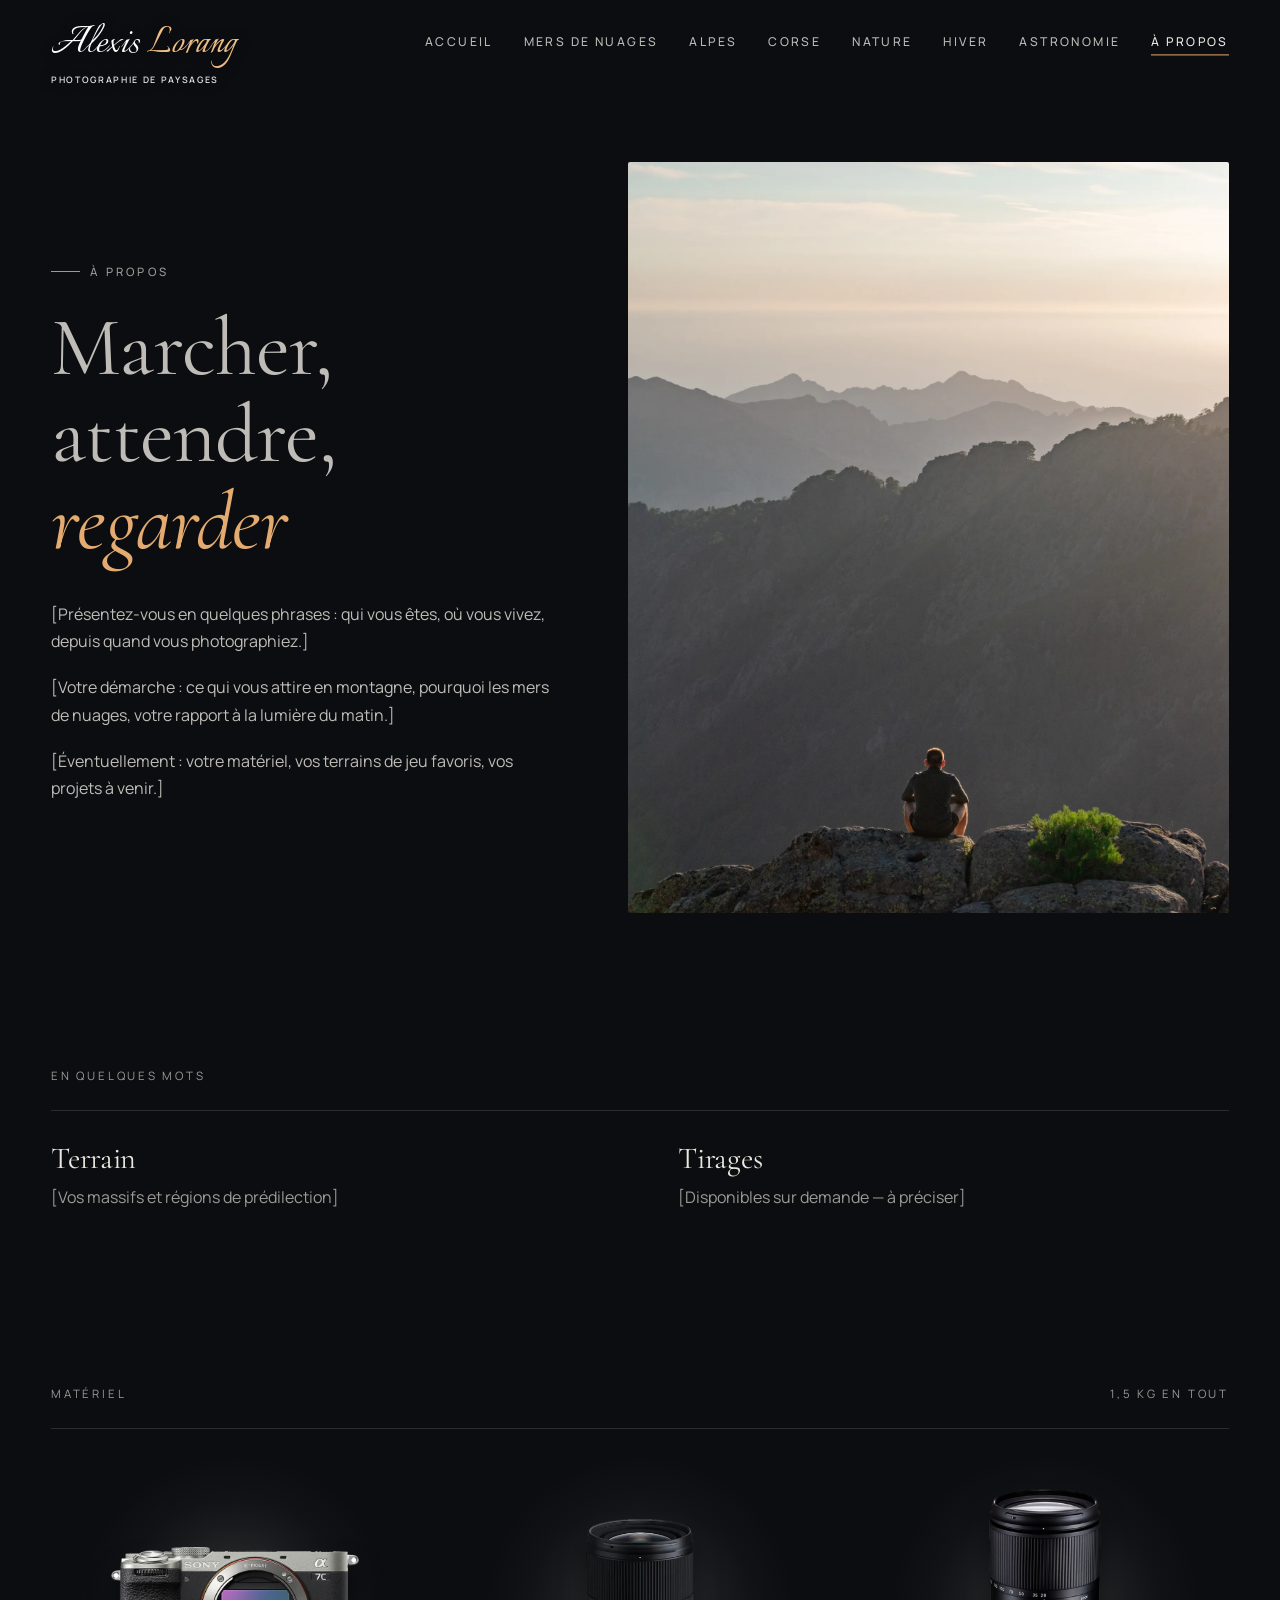
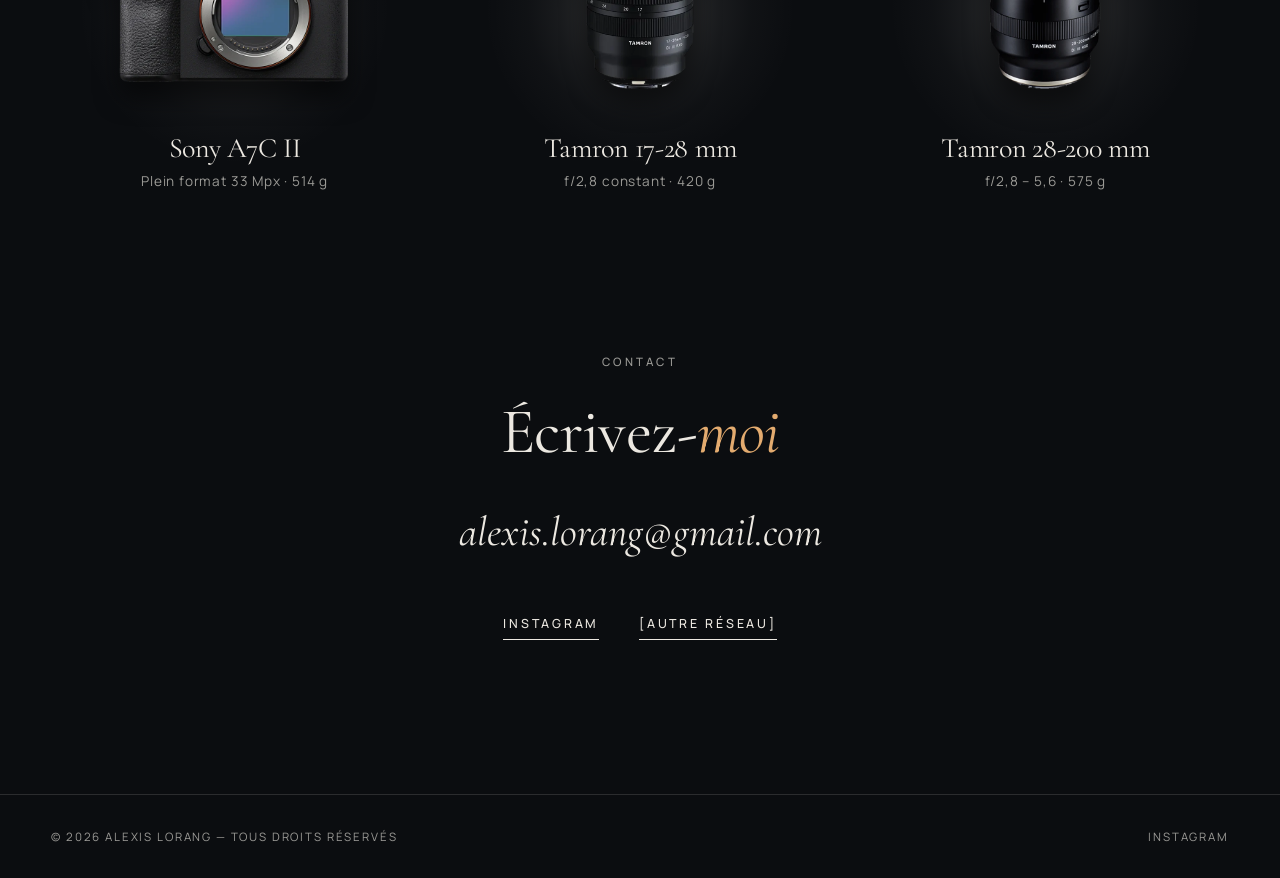
==== commit 48787a66: "Nouvelle série Hiver, Dolomites complétées, accueil et en-tête retravaillés - Hiver : nouvel onglet," ====
--- a/a-propos.html
+++ b/a-propos.html
@@ -19,11 +19,12 @@
   <header class="entete">
     <a class="logo" href="index.html" aria-label="Alexis Lorang — Accueil"><span class="logo__nom">Alexis <em>Lorang</em></span><span class="logo__sous">Photographie de paysages</span></a>
     <nav class="nav" id="menu" aria-label="Navigation principale"><!-- nav:debut -->
-      <div class="nav__item nav__item--accueil"><a href="index.html"><img src="assets/photos/mers-de-nuages/dsc00063-modifier-s.webp" alt="" loading="lazy">Accueil</a></div>
+      <div class="nav__item nav__item--accueil"><a href="index.html"><img src="assets/photos/mers-de-nuages/c2-s.webp" alt="" loading="lazy">Accueil</a></div>
       <div class="nav__item"><a href="mers-de-nuages.html"><img src="assets/photos/mers-de-nuages/dsc4957-s.webp" alt="" loading="lazy">Mers de nuages</a></div>
       <div class="nav__item"><a href="alpes.html"><img src="assets/photos/alpes/aiguilles-rouges/dsc3370-panorama-modifier-s.webp" alt="" loading="lazy">Alpes</a></div>
       <div class="nav__item"><a href="corse.html"><img src="assets/photos/corse/dsc0862-s.webp" alt="" loading="lazy">Corse</a></div>
-      <div class="nav__item"><a href="nature.html"><img src="assets/photos/nature/dsc2289-s.webp" alt="" loading="lazy">Nature</a></div>
+      <div class="nav__item"><a href="nature.html"><img src="assets/photos/nature/dsc0860-s.webp" alt="" loading="lazy">Nature</a></div>
+      <div class="nav__item"><a href="hiver.html"><img src="assets/photos/hiver/dsc6053-modifier-s.webp" alt="" loading="lazy">Hiver</a></div>
       <div class="nav__item"><a href="astronomie.html"><img src="assets/photos/astronomie/aurores-boreales/dsc6161-modifier-s.webp" alt="" loading="lazy">Astronomie</a></div>
       <div class="nav__item"><a href="a-propos.html" aria-current="page">À propos</a></div>
       <!-- nav:fin --></nav>
--- a/assets/css/style.css
+++ b/assets/css/style.css
@@ -148,8 +148,20 @@
 .nav a {
   position: relative;
   font-size: 0.76rem; font-weight: 500; letter-spacing: 0.2em; text-transform: uppercase;
-  padding: 0.6em 0;
+  padding: 0.6em 0; white-space: nowrap;
   opacity: 0.78; transition: opacity 0.3s;
+}
+/* Le menu doit tenir sur une ligne à côté du grand logo (haut de page) : sinon les liens passent sur
+   deux lignes et ne sont plus à la même place que dans la barre réduite. Resserré sur les écrans moyens. */
+/* Le menu reste à la même hauteur en haut de page et dans la barre réduite (sinon il remonte de
+   ~13 px quand la barre apparaît) : centré sur le logo réduit = marge 0,9rem + moitié du logo
+   (hauteur du logo ≈ 2,16 × sa taille de police, 1,5rem dans la barre). */
+@media (min-width: 981px) {
+  .nav { position: absolute; right: var(--marge); top: calc(0.9rem + 1.5rem * 1.08); transform: translateY(-50%); }
+}
+@media (min-width: 981px) and (max-width: 1180px) {
+  .nav { gap: 1rem; }
+  .nav a { font-size: 0.7rem; letter-spacing: 0.14em; }
 }
 .nav a::after {
   content: ''; position: absolute; left: 0; right: 0; bottom: 0.15em; height: 1px;
@@ -383,15 +395,17 @@
    ensemble un écran : hauteur de l'écran moins l'en-tête réduit (--entete-h, mesuré dans main.js,
    il réapparaît quand on remonte) et 2,5rem de marge en haut et en bas. */
 .series {
-  display: grid; grid-template-columns: repeat(6, 1fr); grid-template-rows: 11fr 9fr;
+  display: grid; grid-template-columns: repeat(12, 1fr); grid-template-rows: 11fr 9fr;
   gap: clamp(0.75rem, 1.5vw, 1.5rem); margin-top: clamp(2.5rem, 5vw, 4.5rem);
   height: calc(100vh - 5rem - var(--entete-h, 0px));
   height: calc(100svh - 5rem - var(--entete-h, 0px));
   min-height: 34rem;
 }
-.series .serie { grid-column: span 2; aspect-ratio: auto; height: 100%; max-height: none; }
-.series .serie:nth-child(-n + 2) { grid-column: span 3; }
-.series .serie:nth-child(n + 3) h3 { font-size: clamp(2rem, 3.4vw, 3.4rem); }
+/* 2 grandes cartes en haut, puis la ligne du bas se partage entre les séries restantes (3 ou 4). */
+.series .serie { grid-column: span 3; aspect-ratio: auto; height: 100%; max-height: none; }
+.series .serie:nth-child(-n + 2) { grid-column: span 6; }
+.series .serie:nth-child(3):nth-last-child(3) ~ .serie, .series .serie:nth-child(3):nth-last-child(3) { grid-column: span 4; }
+.series .serie:nth-child(n + 3) h3 { font-size: clamp(1.8rem, 2.8vw, 3.4rem); }
 /* Mobile : une colonne de cartes de proportions fixes (16:10, environ 220 pt de haut sur un
    iPhone). Une hauteur calculée sur l'écran donnait des cartes trop basses dans Chrome sur
    iPhone, dont les barres restent affichées et ne laissent qu'environ 650 pt à la page. */
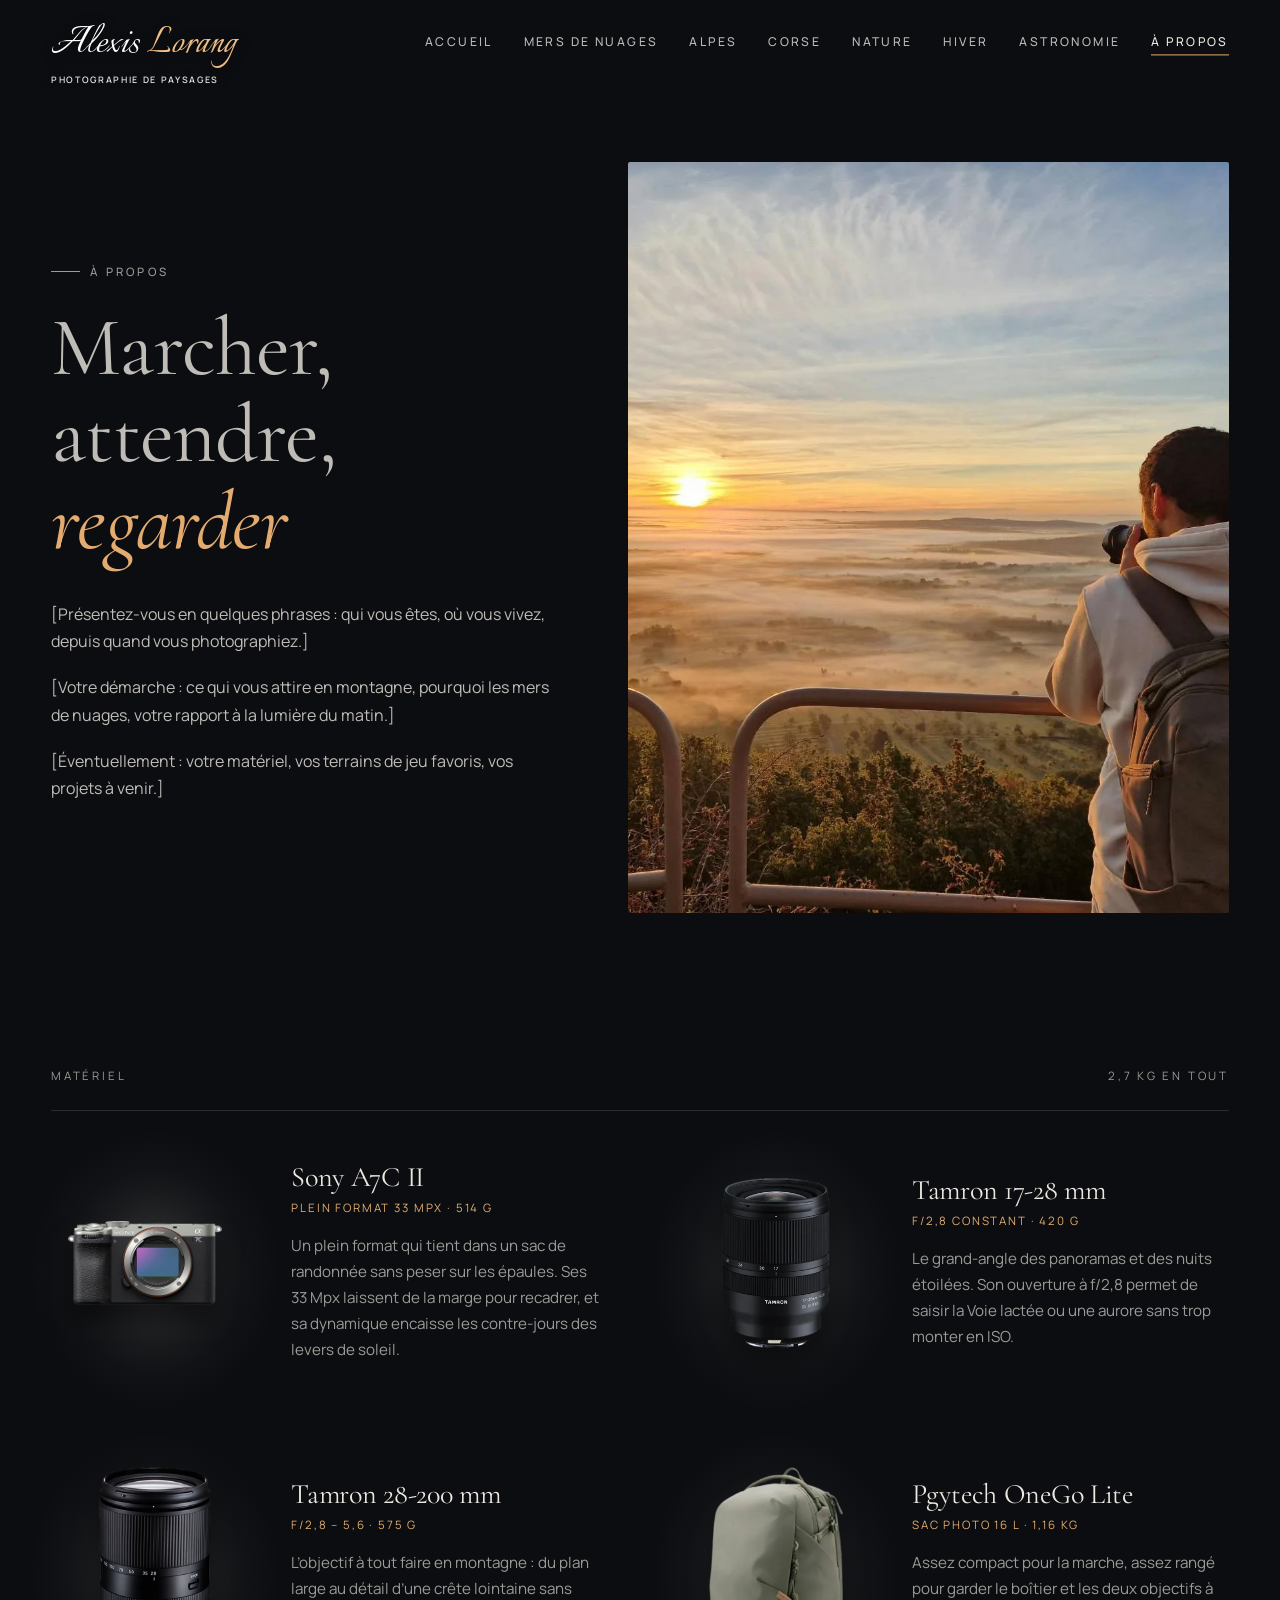
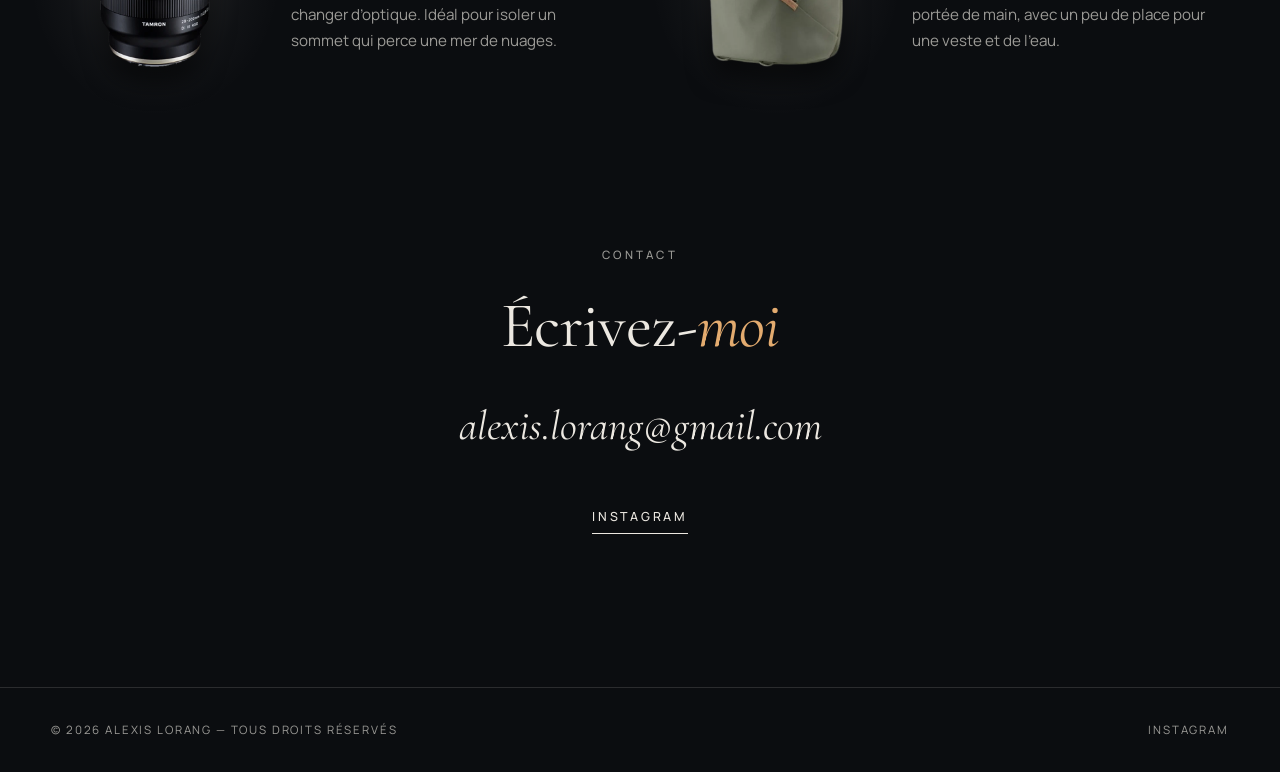
==== commit 3a81e046: "À propos : matériel détaillé, nouvelle photo ; transitions entre pages - Matériel : sac Pgytech OneG" ====
--- a/a-propos.html
+++ b/a-propos.html
@@ -6,12 +6,14 @@
   <title>À propos — Alexis Lorang, photographie de paysages</title>
   <meta name="description" content="À propos du photographe et contact.">
   <meta name="theme-color" content="#0b0d10">
+  <meta name="color-scheme" content="dark">
   <link rel="preconnect" href="https://fonts.googleapis.com">
   <link rel="preconnect" href="https://fonts.gstatic.com" crossorigin>
   <link href="https://fonts.googleapis.com/css2?family=Cormorant+Garamond:ital,wght@0,400;0,500;1,400&family=Manrope:wght@400;500&family=Italianno&display=swap" rel="stylesheet">
   <link rel="stylesheet" href="assets/css/style.css">
   <!-- blocking="render" : le cadrage et la mise en page sont appliqués avant le premier affichage
        (sinon la transition entre pages montre la photo de couverture mal placée puis la recale) -->
+  <script src="assets/data/disposition.js" defer blocking="render"></script>
   <script src="assets/js/main.js" defer blocking="render"></script>
 </head>
 <body>
@@ -46,26 +48,8 @@
           <p class="fondu">[Votre démarche : ce qui vous attire en montagne, pourquoi les mers de nuages, votre rapport à la lumière du matin.]</p>
           <p class="fondu">[Éventuellement : votre matériel, vos terrains de jeu favoris, vos projets à venir.]</p>
         </div>
-        <!-- À MODIFIER : remplacez cette image par votre portrait si vous le souhaitez -->
         <div class="cadre cadre--portrait devoile">
-          <img src="assets/photos/corse/dsc0173.webp" alt="Une personne assise sur un rocher face aux crêtes dans la brume">
-        </div>
-      </div>
-    </section>
-
-    <section class="section section--serree">
-      <div class="conteneur">
-        <div class="galerie-entete apparait"><span>En quelques mots</span></div>
-        <!-- À MODIFIER : repères au choix -->
-        <div class="deux-colonnes" style="grid-template-columns: repeat(auto-fit, minmax(14rem, 1fr)); align-items: start">
-          <div class="apparait">
-            <h3 style="font-size: 1.9rem; margin-bottom: .6rem">Terrain</h3>
-            <p style="color: var(--discret)">[Vos massifs et régions de prédilection]</p>
-          </div>
-          <div class="apparait" style="--delai:.08s">
-            <h3 style="font-size: 1.9rem; margin-bottom: .6rem">Tirages</h3>
-            <p style="color: var(--discret)">[Disponibles sur demande — à préciser]</p>
-          </div>
+          <img src="assets/img/a-propos.webp" alt="Le photographe de dos, appareil à l’œil, face au soleil levant sur une plaine noyée de brume" width="1500" height="1125" style="object-position: 70% 50%">
         </div>
       </div>
     </section>
@@ -73,22 +57,40 @@
     <!-- Matériel : les objets détourés, posés sur le fond sombre du site sous une lumière douce -->
     <section class="section section--serree materiel" id="materiel">
       <div class="conteneur">
-        <div class="galerie-entete apparait"><span>Matériel</span><span>1,5&nbsp;kg en tout</span></div>
+        <div class="galerie-entete apparait"><span>Matériel</span><span>2,7&nbsp;kg en tout</span></div>
+        <!-- À MODIFIER : les textes de présentation de chaque objet -->
         <ul class="materiel__liste">
           <li class="apparait">
             <div class="materiel__objet"><img class="materiel__boitier" src="assets/img/materiel/sony-a7c2.webp" alt="Sony A7C II, finition argent" width="680" height="372" loading="lazy"></div>
-            <h3>Sony A7C&nbsp;II</h3>
-            <p>Plein format 33&nbsp;Mpx · 514&nbsp;g</p>
+            <div class="materiel__texte">
+              <h3>Sony A7C&nbsp;II</h3>
+              <p class="materiel__fiche">Plein format 33&nbsp;Mpx · 514&nbsp;g</p>
+              <p class="materiel__desc">Un plein format qui tient dans un sac de randonnée sans peser sur les épaules. Ses 33&nbsp;Mpx laissent de la marge pour recadrer, et sa dynamique encaisse les contre-jours des levers de soleil.</p>
+            </div>
           </li>
           <li class="apparait" style="--delai:.08s">
             <div class="materiel__objet"><img src="assets/img/materiel/tamron-a046.webp" alt="Tamron 17-28 mm f/2,8" width="397" height="620" loading="lazy" style="--h: .85"></div>
-            <h3>Tamron 17&#8209;28&nbsp;mm</h3>
-            <p>f/2,8 constant · 420&nbsp;g</p>
+            <div class="materiel__texte">
+              <h3>Tamron 17&#8209;28&nbsp;mm</h3>
+              <p class="materiel__fiche">f/2,8 constant · 420&nbsp;g</p>
+              <p class="materiel__desc">Le grand-angle des panoramas et des nuits étoilées. Son ouverture à f/2,8 permet de saisir la Voie lactée ou une aurore sans trop monter en ISO.</p>
+            </div>
           </li>
           <li class="apparait" style="--delai:.16s">
             <div class="materiel__objet"><img src="assets/img/materiel/tamron-a071.webp" alt="Tamron 28-200 mm f/2,8-5,6" width="348" height="620" loading="lazy"></div>
-            <h3>Tamron 28&#8209;200&nbsp;mm</h3>
-            <p>f/2,8 – 5,6 · 575&nbsp;g</p>
+            <div class="materiel__texte">
+              <h3>Tamron 28&#8209;200&nbsp;mm</h3>
+              <p class="materiel__fiche">f/2,8 – 5,6 · 575&nbsp;g</p>
+              <p class="materiel__desc">L’objectif à tout faire en montagne&nbsp;: du plan large au détail d’une crête lointaine sans changer d’optique. Idéal pour isoler un sommet qui perce une mer de nuages.</p>
+            </div>
+          </li>
+          <li class="apparait" style="--delai:.24s">
+            <div class="materiel__objet"><img src="assets/img/materiel/pgytech-onego-lite-16.webp" alt="Sac à dos Pgytech OneGo Lite 16 L, coloris vert sauge" width="418" height="620" loading="lazy"></div>
+            <div class="materiel__texte">
+              <h3>Pgytech OneGo&nbsp;Lite</h3>
+              <p class="materiel__fiche">Sac photo 16&nbsp;L · 1,16&nbsp;kg</p>
+              <p class="materiel__desc">Assez compact pour la marche, assez rangé pour garder le boîtier et les deux objectifs à portée de main, avec un peu de place pour une veste et de l’eau.</p>
+            </div>
           </li>
         </ul>
       </div>
@@ -99,10 +101,9 @@
         <span class="surtitre apparait">Contact</span>
         <h2 class="apparait">Écrivez-<em>moi</em></h2>
         <a class="contact__mail apparait" href="mailto:alexis.lorang@gmail.com">alexis.lorang@gmail.com</a>
-        <!-- À MODIFIER : liens vers vos réseaux -->
+        <!-- Réseaux -->
         <div class="reseaux apparait">
           <a class="lien" href="https://www.instagram.com/alexis_lorang/" target="_blank" rel="noopener">Instagram</a>
-          <a class="lien" href="#" >[Autre réseau]</a>
         </div>
       </div>
     </section>
--- a/assets/css/style.css
+++ b/assets/css/style.css
@@ -24,6 +24,7 @@
 *::after { box-sizing: border-box; }
 
 html {
+  color-scheme: dark; /* fond du navigateur sombre dès le début du chargement : pas d'éclair blanc entre deux pages */
   scroll-behavior: smooth;
   -webkit-text-size-adjust: 100%;
   background: var(--fond);
@@ -37,17 +38,36 @@
   font-size: 1rem;
   line-height: 1.7;
   -webkit-font-smoothing: antialiased;
-  animation: entree 0.7s ease both;
-}
-
-@keyframes entree { from { opacity: 0; } }
-
-/* Transition douce entre les pages (navigateurs récents) */
+}
+
+/* Changement de page (navigateurs récents) : les pages défilent à l'horizontale comme des photos.
+   La nouvelle arrive par le côté et pousse l'ancienne, qui recule en s'assombrissant ; l'en-tête reste fixe.
+   Sens : vers la droite dans l'ordre du menu → arrive par la droite (main.js pose le type « arriere » sinon). */
 @view-transition { navigation: auto; }
-::view-transition-old(root) { animation: 0.35s ease both vt-sortie; }
-::view-transition-new(root) { animation: 0.6s ease both vt-entree; }
-@keyframes vt-sortie { to { opacity: 0; } }
-@keyframes vt-entree { from { opacity: 0; } }
+.entete { view-transition-name: entete; }
+/* L'en-tête change d'un coup, sans fondu : le fondu par défaut additionne la luminosité des deux
+   en-têtes (mode « plus-lighter »), et sur un ciel ou de la neige vus à travers le verre dépoli
+   de la barre, le résultat virait au blanc. */
+::view-transition-group(entete) { animation: none; }
+::view-transition-old(entete) { display: none; }
+::view-transition-new(entete) { animation: none; }
+/* Sous les deux pages qui glissent : le fond du site, jamais celui du navigateur */
+::view-transition { background: var(--fond); }
+::view-transition-old(root), ::view-transition-new(root) {
+  mix-blend-mode: normal;
+  background: var(--fond); /* opaques même si la photo de la nouvelle page n'est pas encore chargée */
+  animation-duration: 0.7s; animation-timing-function: cubic-bezier(0.76, 0, 0.24, 1); animation-fill-mode: both;
+}
+::view-transition-old(root) { animation-name: page-sortie; }
+::view-transition-new(root) { animation-name: page-entree; box-shadow: 0 0 90px rgba(0, 0, 0, 0.6); }
+html:active-view-transition-type(arriere)::view-transition-old(root) { animation-name: page-sortie-arriere; }
+html:active-view-transition-type(arriere)::view-transition-new(root) { animation-name: page-entree-arriere; }
+/* L'ancienne page s'assombrit par transparence au-dessus du fond sombre, sans filtre :
+   un filtre sur la capture de toute la page pouvait la faire virer au blanc d'un coup. */
+@keyframes page-sortie { to { transform: translateX(-28%); opacity: 0.45; } }
+@keyframes page-entree { from { transform: translateX(100%); } }
+@keyframes page-sortie-arriere { to { transform: translateX(28%); opacity: 0.45; } }
+@keyframes page-entree-arriere { from { transform: translateX(-100%); } }
 
 img { display: block; max-width: 100%; }
 /* Protection des photos : pas de glisser-déposer, pas de menu « Enregistrer l'image » au appui long (iOS) */
@@ -170,6 +190,9 @@
 }
 .nav a:hover, .nav a[aria-current='page'] { opacity: 1; }
 .nav a:hover::after, .nav a[aria-current='page']::after { transform: scaleX(1); transform-origin: left; }
+/* à l'arrivée sur une page, son soulignement se trace de gauche à droite */
+.nav a[aria-current='page']::after { animation: trace 0.8s var(--doux) 0.35s backwards; }
+@keyframes trace { from { transform: scaleX(0); } }
 
 .burger { display: none; position: relative; z-index: 2; width: 44px; height: 44px; margin-right: -10px; }
 .burger i {
@@ -631,13 +654,14 @@
    (halo assez marqué pour détacher les objectifs noirs du fond, sans bord visible). */
 .materiel__liste {
   list-style: none; margin: 0; padding: 0;
-  display: grid; grid-template-columns: repeat(3, 1fr); gap: clamp(1rem, 3vw, 3rem);
-}
-.materiel__liste li { text-align: center; }
-.materiel__objet { position: relative; height: 16rem; display: flex; align-items: flex-end; justify-content: center; padding-bottom: 1.75rem; }
+  display: grid; grid-template-columns: repeat(2, 1fr); gap: clamp(2.5rem, 5vw, 4.5rem) clamp(2rem, 5vw, 5rem);
+}
+/* Chaque objet : la photo sous son halo à gauche, le texte à droite */
+.materiel__liste li { display: grid; grid-template-columns: 13rem 1fr; gap: clamp(1.25rem, 2.5vw, 2.25rem); align-items: center; }
+.materiel__objet { position: relative; height: 15rem; display: flex; align-items: center; justify-content: center; }
 .materiel__objet::before { /* lumière : un seul halo, à décroissance très progressive */
-  content: ''; position: absolute; inset: -12% -6% -40%; pointer-events: none;
-  background: radial-gradient(ellipse 38% 40% at 50% 46%,
+  content: ''; position: absolute; inset: -18% -22% -24%; pointer-events: none;
+  background: radial-gradient(ellipse 42% 42% at 50% 50%,
     rgba(236, 232, 225, 0.22) 0%, rgba(236, 232, 225, 0.17) 18%, rgba(236, 232, 225, 0.11) 36%,
     rgba(236, 232, 225, 0.06) 54%, rgba(236, 232, 225, 0.025) 72%, transparent 100%);
 }
@@ -645,14 +669,20 @@
   position: relative; z-index: 1; height: calc(12.5rem * var(--h, 1)); width: auto;
   filter: drop-shadow(0 16px 12px rgba(0, 0, 0, 0.55));
 }
-.materiel__objet .materiel__boitier { height: auto; width: min(15.5rem, 80%); margin-bottom: 0.4rem; }
-.materiel__liste h3, .materiel__liste p { position: relative; } /* au-dessus du halo */
-.materiel__liste h3 { font-size: 1.75rem; margin: 1.1rem 0 0.4rem; }
-.materiel__liste p { margin: 0; color: var(--discret); font-size: 0.85rem; letter-spacing: 0.06em; }
-@media (max-width: 760px) {
-  .materiel__liste { grid-template-columns: 1fr; gap: 2.5rem; }
-  .materiel__objet { height: 14rem; }
-  .materiel__objet img { height: calc(10.5rem * var(--h, 1)); }
+.materiel__objet .materiel__boitier { height: auto; width: 74%; margin-right: 1.25rem; } /* plus large que les objectifs : réduit pour garder le même vide jusqu’au texte */
+.materiel__texte { position: relative; } /* au-dessus du halo */
+.materiel__liste h3 { font-size: clamp(1.6rem, 2.2vw, 2rem); margin: 0 0 0.35rem; }
+.materiel__fiche { margin: 0 0 1rem; color: var(--accent); font-size: 0.72rem; letter-spacing: 0.16em; text-transform: uppercase; }
+.materiel__desc { margin: 0; color: var(--discret); font-size: 0.95rem; line-height: 1.7; max-width: 32rem; }
+@media (max-width: 1180px) {
+  .materiel__liste { grid-template-columns: 1fr; max-width: 46rem; margin-inline: auto; }
+}
+@media (max-width: 560px) {
+  .materiel__liste li { grid-template-columns: 1fr; text-align: center; gap: 1.25rem; }
+  .materiel__objet { height: 13rem; }
+  .materiel__objet img { height: calc(11rem * var(--h, 1)); }
+  .materiel__objet .materiel__boitier { width: min(15rem, 80%); margin-right: 0; }
+  .materiel__desc { margin-inline: auto; }
 }
 
 /* ---------- Série suivante ---------- */
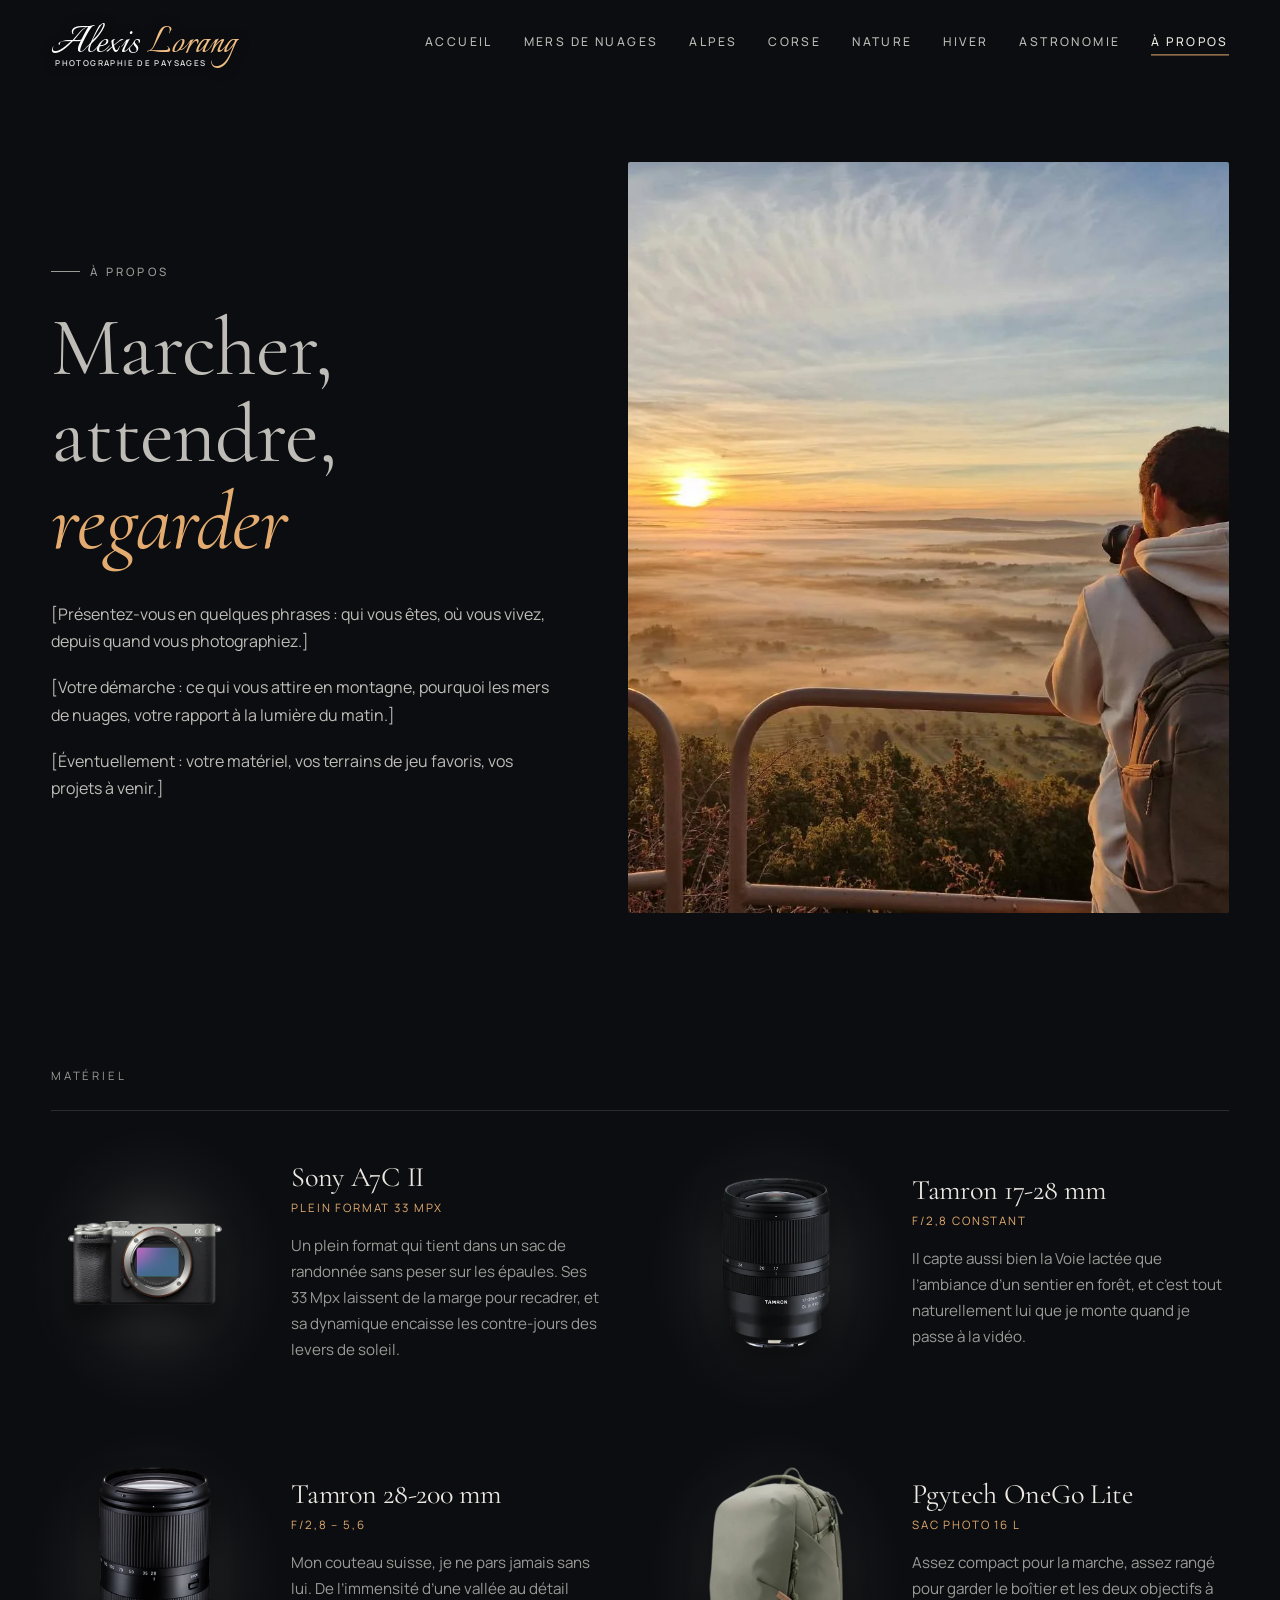
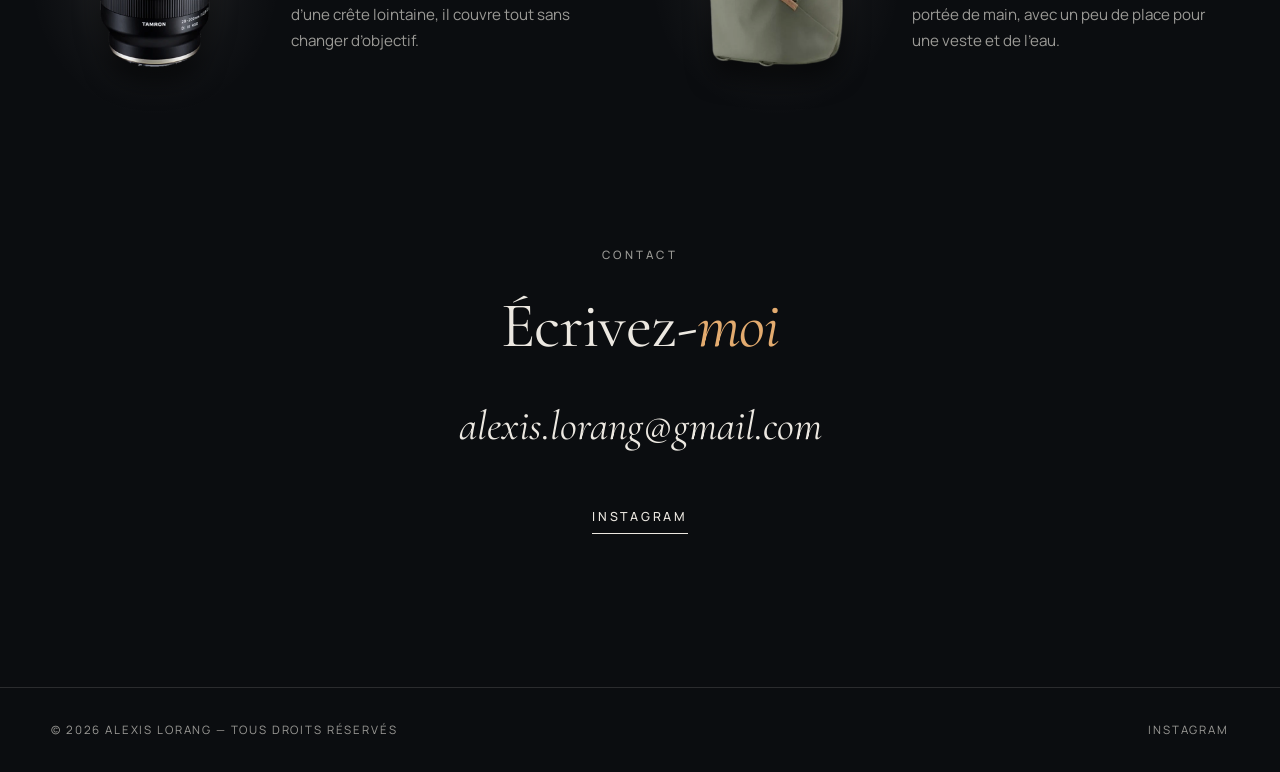
==== commit 7ab7a20d: "Nouveaux textes, logo rapproché et textes de sous-catégories - Accueil : titre « L'ailleurs commence" ====
--- a/a-propos.html
+++ b/a-propos.html
@@ -57,14 +57,14 @@
     <!-- Matériel : les objets détourés, posés sur le fond sombre du site sous une lumière douce -->
     <section class="section section--serree materiel" id="materiel">
       <div class="conteneur">
-        <div class="galerie-entete apparait"><span>Matériel</span><span>2,7&nbsp;kg en tout</span></div>
+        <div class="galerie-entete apparait"><span>Matériel</span></div>
         <!-- À MODIFIER : les textes de présentation de chaque objet -->
         <ul class="materiel__liste">
           <li class="apparait">
             <div class="materiel__objet"><img class="materiel__boitier" src="assets/img/materiel/sony-a7c2.webp" alt="Sony A7C II, finition argent" width="680" height="372" loading="lazy"></div>
             <div class="materiel__texte">
               <h3>Sony A7C&nbsp;II</h3>
-              <p class="materiel__fiche">Plein format 33&nbsp;Mpx · 514&nbsp;g</p>
+              <p class="materiel__fiche">Plein format 33&nbsp;Mpx</p>
               <p class="materiel__desc">Un plein format qui tient dans un sac de randonnée sans peser sur les épaules. Ses 33&nbsp;Mpx laissent de la marge pour recadrer, et sa dynamique encaisse les contre-jours des levers de soleil.</p>
             </div>
           </li>
@@ -72,23 +72,23 @@
             <div class="materiel__objet"><img src="assets/img/materiel/tamron-a046.webp" alt="Tamron 17-28 mm f/2,8" width="397" height="620" loading="lazy" style="--h: .85"></div>
             <div class="materiel__texte">
               <h3>Tamron 17&#8209;28&nbsp;mm</h3>
-              <p class="materiel__fiche">f/2,8 constant · 420&nbsp;g</p>
-              <p class="materiel__desc">Le grand-angle des panoramas et des nuits étoilées. Son ouverture à f/2,8 permet de saisir la Voie lactée ou une aurore sans trop monter en ISO.</p>
+              <p class="materiel__fiche">f/2,8 constant</p>
+              <p class="materiel__desc">Il capte aussi bien la Voie lactée que l’ambiance d’un sentier en forêt, et c’est tout naturellement lui que je monte quand je passe à la vidéo.</p>
             </div>
           </li>
           <li class="apparait" style="--delai:.16s">
             <div class="materiel__objet"><img src="assets/img/materiel/tamron-a071.webp" alt="Tamron 28-200 mm f/2,8-5,6" width="348" height="620" loading="lazy"></div>
             <div class="materiel__texte">
               <h3>Tamron 28&#8209;200&nbsp;mm</h3>
-              <p class="materiel__fiche">f/2,8 – 5,6 · 575&nbsp;g</p>
-              <p class="materiel__desc">L’objectif à tout faire en montagne&nbsp;: du plan large au détail d’une crête lointaine sans changer d’optique. Idéal pour isoler un sommet qui perce une mer de nuages.</p>
+              <p class="materiel__fiche">f/2,8 – 5,6</p>
+              <p class="materiel__desc">Mon couteau suisse, je ne pars jamais sans lui. De l’immensité d’une vallée au détail d’une crête lointaine, il couvre tout sans changer d’objectif.</p>
             </div>
           </li>
           <li class="apparait" style="--delai:.24s">
             <div class="materiel__objet"><img src="assets/img/materiel/pgytech-onego-lite-16.webp" alt="Sac à dos Pgytech OneGo Lite 16 L, coloris vert sauge" width="418" height="620" loading="lazy"></div>
             <div class="materiel__texte">
               <h3>Pgytech OneGo&nbsp;Lite</h3>
-              <p class="materiel__fiche">Sac photo 16&nbsp;L · 1,16&nbsp;kg</p>
+              <p class="materiel__fiche">Sac photo 16&nbsp;L</p>
               <p class="materiel__desc">Assez compact pour la marche, assez rangé pour garder le boîtier et les deux objectifs à portée de main, avec un peu de place pour une veste et de l’eau.</p>
             </div>
           </li>
--- a/assets/css/style.css
+++ b/assets/css/style.css
@@ -56,7 +56,9 @@
 ::view-transition-old(root), ::view-transition-new(root) {
   mix-blend-mode: normal;
   background: var(--fond); /* opaques même si la photo de la nouvelle page n'est pas encore chargée */
-  animation-duration: 0.7s; animation-timing-function: cubic-bezier(0.76, 0, 0.24, 1); animation-fill-mode: both;
+  /* Courbe « ease-out » : la page part vite dès le clic puis se pose en douceur. Une courbe
+     « ease-in-out » restait quasi immobile les premières ~150 ms, ce qui donnait l'impression d'un lag. */
+  animation-duration: 0.75s; animation-timing-function: var(--doux); animation-fill-mode: both;
 }
 ::view-transition-old(root) { animation-name: page-sortie; }
 ::view-transition-new(root) { animation-name: page-entree; box-shadow: 0 0 90px rgba(0, 0, 0, 0.6); }
@@ -145,7 +147,7 @@
   position: relative; z-index: 2;
   /* Tout est en em : les deux lignes gardent la même largeur quelle que soit la taille du logo */
   font-size: 1.8rem;
-  display: flex; flex-direction: column; align-items: flex-start; gap: 0.3em;
+  display: flex; flex-direction: column; align-items: flex-start; gap: 0;
   color: #fff;
   text-shadow: 0 1px 14px rgba(0, 0, 0, 0.45), 0 0 2px rgba(0, 0, 0, 0.25);
   transition: font-size 0.4s var(--doux);
@@ -155,9 +157,16 @@
   font-family: 'Italianno', var(--serif); font-size: 1.55em; font-weight: 400; letter-spacing: 0; line-height: 1;
 }
 .logo__nom em { font-style: normal; color: #f0bd85; }
+/* Placement de « Photographie de paysages », réglable avec http://localhost:4173/outils/logo
+   (valeurs proportionnelles à la taille du logo, sauf l'espacement des lettres) */
+/* reglage-logo:debut */
+.logo { --sous-taille: 0.278; --sous-lettres: 0.173; --sous-y: -0.294; --sous-x: 0.143; }
+/* reglage-logo:fin */
 .logo__sous {
-  font-family: var(--sans); font-size: 0.31em; font-weight: 600; letter-spacing: 0.185em; text-transform: uppercase; line-height: 1;
-  margin-right: -0.185em;
+  /* Calé sous « Alexis Lor », remonté à hauteur de la boucle du g */
+  font-family: var(--sans); font-size: calc(var(--sous-taille) * 1em); font-weight: 600;
+  letter-spacing: calc(var(--sous-lettres) * 1em); text-transform: uppercase; line-height: 1;
+  margin: calc(var(--sous-y) / var(--sous-taille) * 1em) calc(var(--sous-lettres) * -1em) 0 calc(var(--sous-x) / var(--sous-taille) * 1em);
   color: rgba(255, 255, 255, 0.88);
 }
 .entete.est-pleine .logo { font-size: 1.5rem; }
@@ -344,15 +353,17 @@
 }
 
 .hero__texte { max-width: 62rem; }
+.hero__texte h1 { line-height: 0.86; }
 .hero__texte .surtitre { color: var(--texte); opacity: 0.85; margin-bottom: 1.6rem; }
 .hero__texte p {
-  max-width: 34rem; margin: 1.6rem 0 0;
+  max-width: 34rem; margin: 3rem 0 0;
   font-size: clamp(1rem, 1.3vw, 1.15rem); color: rgba(236, 232, 225, 0.82);
 }
 
 /* Titre révélé ligne par ligne */
-.ligne { display: block; overflow: hidden; padding-bottom: 0.12em; margin-bottom: -0.12em; }
-.ligne > span { display: block; transform: translateY(110%); animation: monte 1.3s var(--doux) forwards; }
+/* La marge basse laisse passer les jambages (g, p, q) malgré l'interligne serré du titre */
+.ligne { display: block; overflow: hidden; padding-bottom: 0.3em; margin-bottom: -0.3em; }
+.ligne > span { display: block; transform: translateY(160%); animation: monte 1.3s var(--doux) forwards; }
 .ligne:nth-child(2) > span { animation-delay: 0.12s; }
 .ligne:nth-child(3) > span { animation-delay: 0.24s; }
 @keyframes monte { to { transform: none; } }
@@ -500,6 +511,12 @@
 .groupe__titre {
   display: flex; align-items: baseline; gap: 1.2rem; flex-wrap: wrap;
   font-size: clamp(2.2rem, 4.6vw, 3.8rem); margin-bottom: clamp(1.25rem, 2.5vw, 2.25rem);
+}
+.groupe--texte .groupe__titre { margin-bottom: 0.9rem; }
+.groupe__texte {
+  max-width: 58rem; margin: 0 0 clamp(1.5rem, 3vw, 2.5rem);
+  font-family: var(--serif); font-style: italic; font-size: clamp(1.1rem, 1.6vw, 1.3rem); line-height: 1.55;
+  color: rgba(236, 232, 225, 0.78);
 }
 .groupe__titre span { font-family: var(--sans); font-size: 0.72rem; letter-spacing: 0.24em; text-transform: uppercase; color: var(--discret); }
 .sous-nav { display: flex; flex-direction: column; border-top: 1px solid rgba(236, 232, 225, 0.28); }
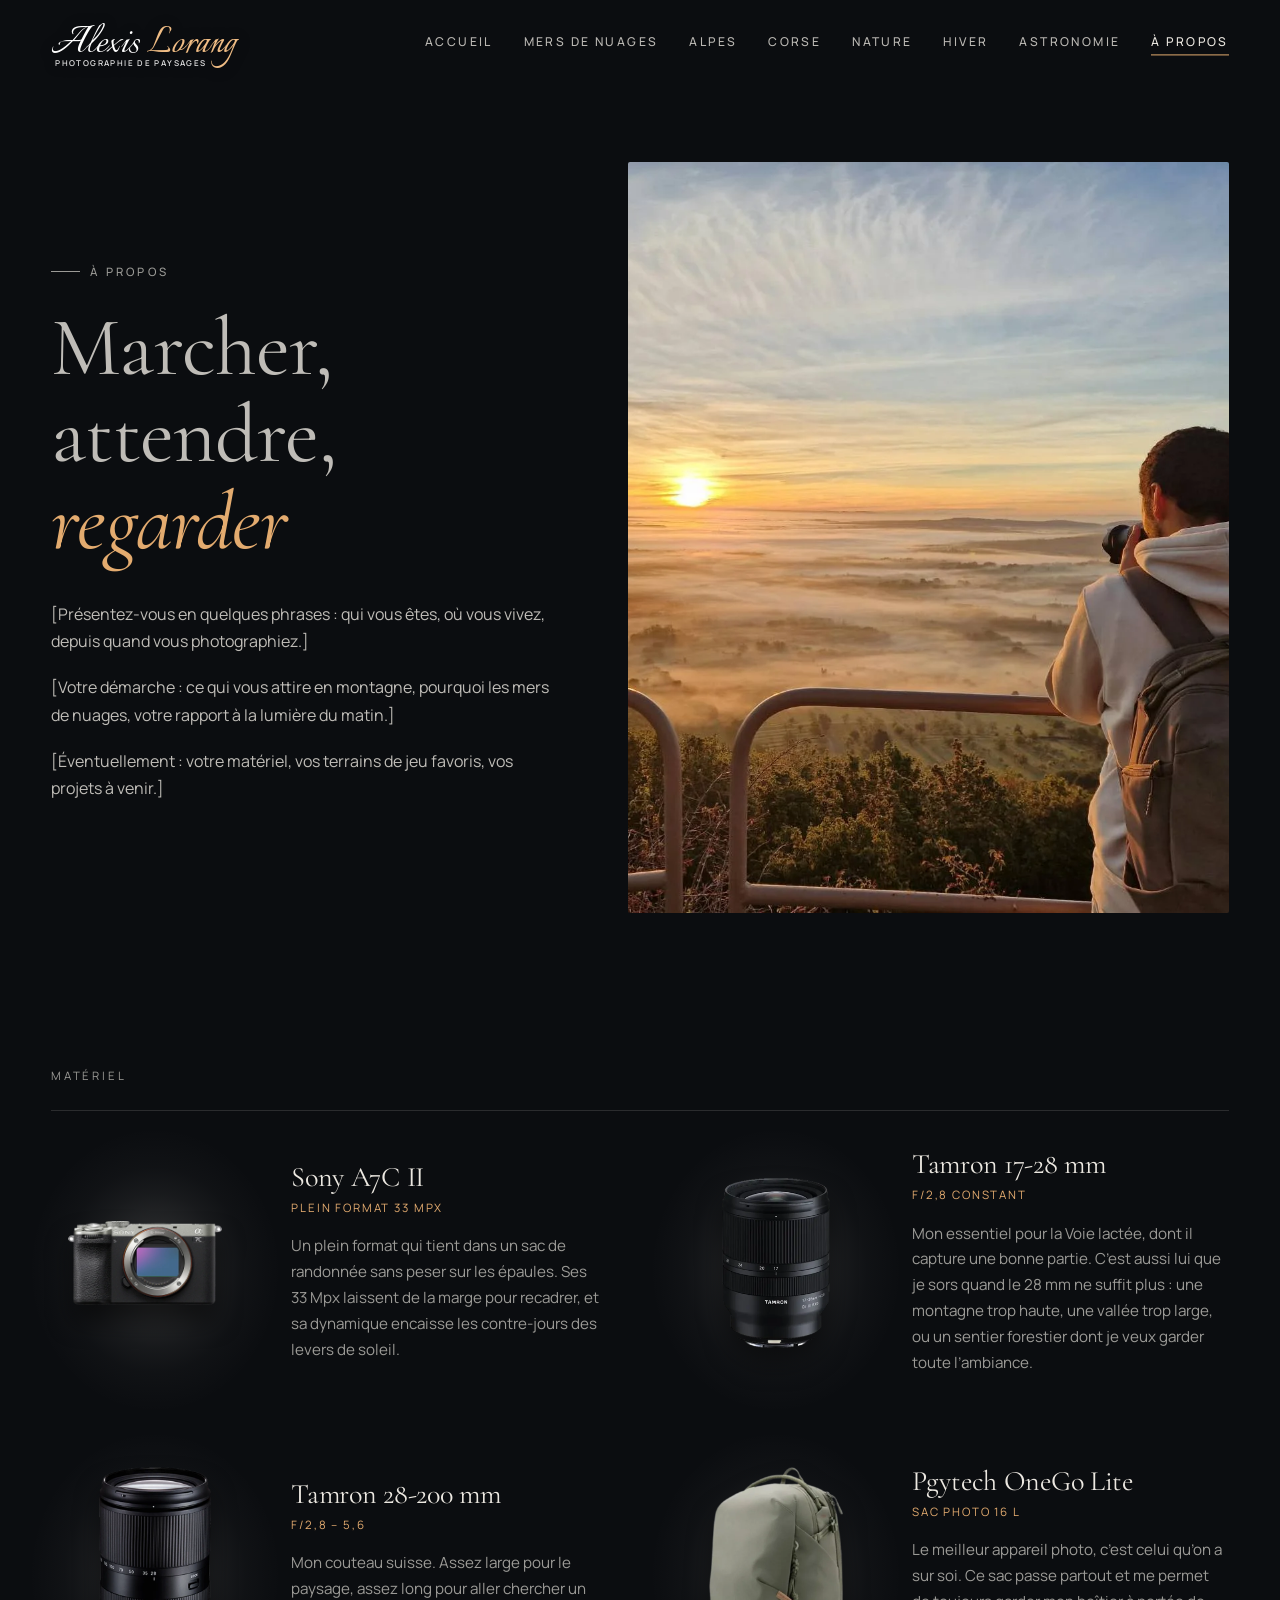
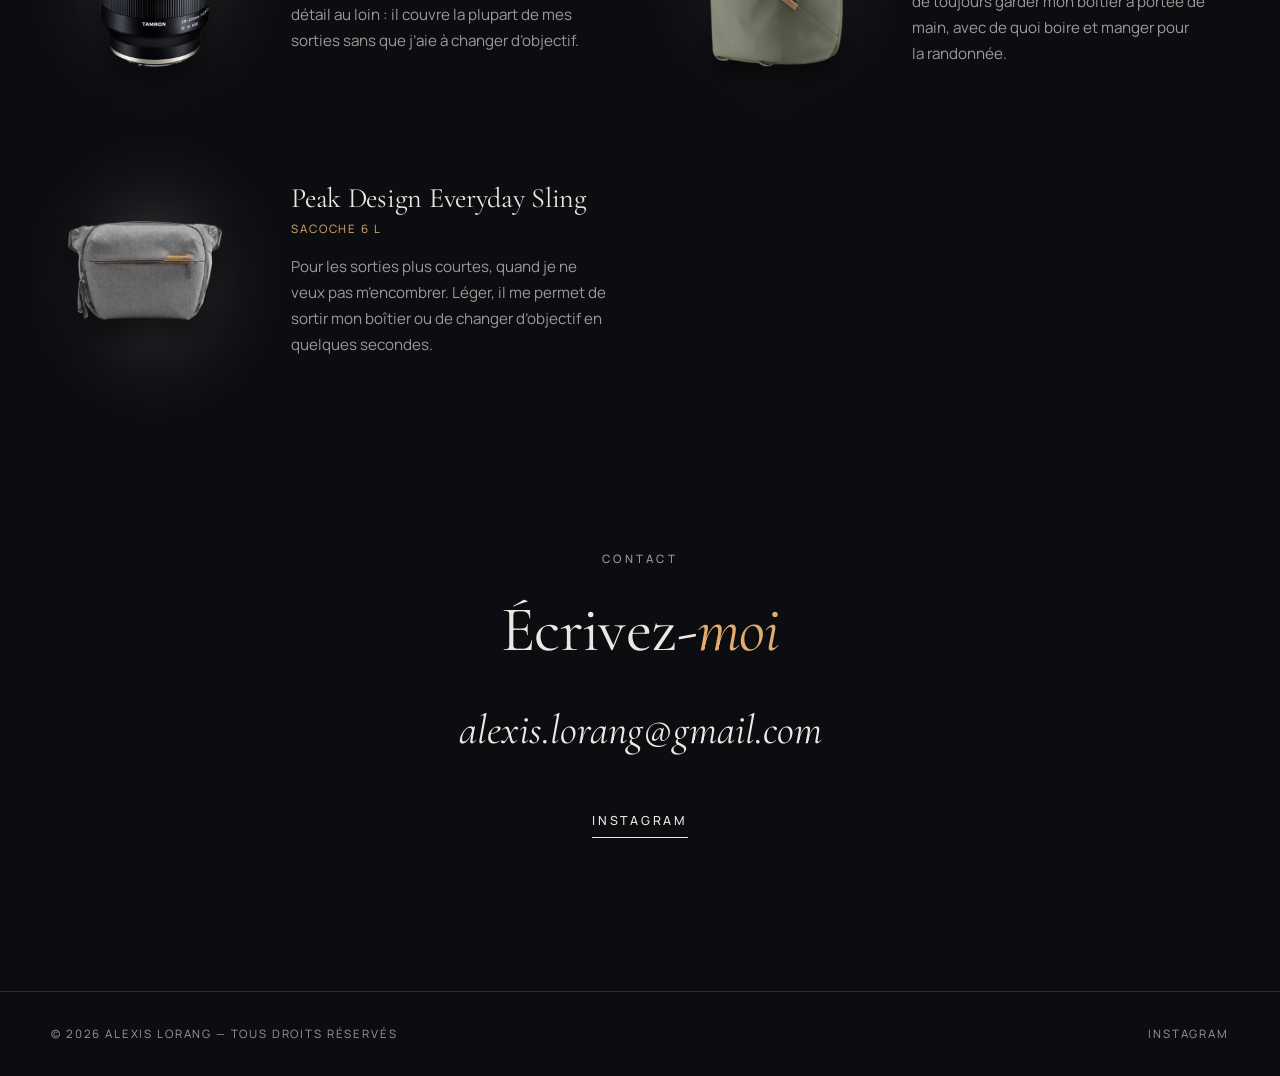
==== commit 6a49c62e: "À propos : nouveaux textes du matériel et ajout du Peak Design Everyday Sling Co-Authored-By: Claude" ====
--- a/a-propos.html
+++ b/a-propos.html
@@ -73,7 +73,7 @@
             <div class="materiel__texte">
               <h3>Tamron 17&#8209;28&nbsp;mm</h3>
               <p class="materiel__fiche">f/2,8 constant</p>
-              <p class="materiel__desc">Il capte aussi bien la Voie lactée que l’ambiance d’un sentier en forêt, et c’est tout naturellement lui que je monte quand je passe à la vidéo.</p>
+              <p class="materiel__desc">Mon essentiel pour la Voie lactée, dont il capture une bonne partie. C’est aussi lui que je sors quand le 28&nbsp;mm ne suffit plus&nbsp;: une montagne trop haute, une vallée trop large, ou un sentier forestier dont je veux garder toute l’ambiance.</p>
             </div>
           </li>
           <li class="apparait" style="--delai:.16s">
@@ -81,7 +81,7 @@
             <div class="materiel__texte">
               <h3>Tamron 28&#8209;200&nbsp;mm</h3>
               <p class="materiel__fiche">f/2,8 – 5,6</p>
-              <p class="materiel__desc">Mon couteau suisse, je ne pars jamais sans lui. De l’immensité d’une vallée au détail d’une crête lointaine, il couvre tout sans changer d’objectif.</p>
+              <p class="materiel__desc">Mon couteau suisse. Assez large pour le paysage, assez long pour aller chercher un détail au loin&nbsp;: il couvre la plupart de mes sorties sans que j’aie à changer d’objectif.</p>
             </div>
           </li>
           <li class="apparait" style="--delai:.24s">
@@ -89,7 +89,15 @@
             <div class="materiel__texte">
               <h3>Pgytech OneGo&nbsp;Lite</h3>
               <p class="materiel__fiche">Sac photo 16&nbsp;L</p>
-              <p class="materiel__desc">Assez compact pour la marche, assez rangé pour garder le boîtier et les deux objectifs à portée de main, avec un peu de place pour une veste et de l’eau.</p>
+              <p class="materiel__desc">Le meilleur appareil photo, c’est celui qu’on a sur soi. Ce sac passe partout et me permet de toujours garder mon boîtier à portée de main, avec de quoi boire et manger pour la randonnée.</p>
+            </div>
+          </li>
+          <li class="apparait" style="--delai:.32s">
+            <div class="materiel__objet"><img class="materiel__boitier" src="assets/img/materiel/peak-design-everyday-sling-6l.webp" alt="Sacoche Peak Design Everyday Sling 6 L, coloris gris" width="680" height="435" loading="lazy"></div>
+            <div class="materiel__texte">
+              <h3>Peak Design Everyday&nbsp;Sling</h3>
+              <p class="materiel__fiche">Sacoche 6&nbsp;L</p>
+              <p class="materiel__desc">Pour les sorties plus courtes, quand je ne veux pas m’encombrer. Léger, il me permet de sortir mon boîtier ou de changer d’objectif en quelques secondes.</p>
             </div>
           </li>
         </ul>
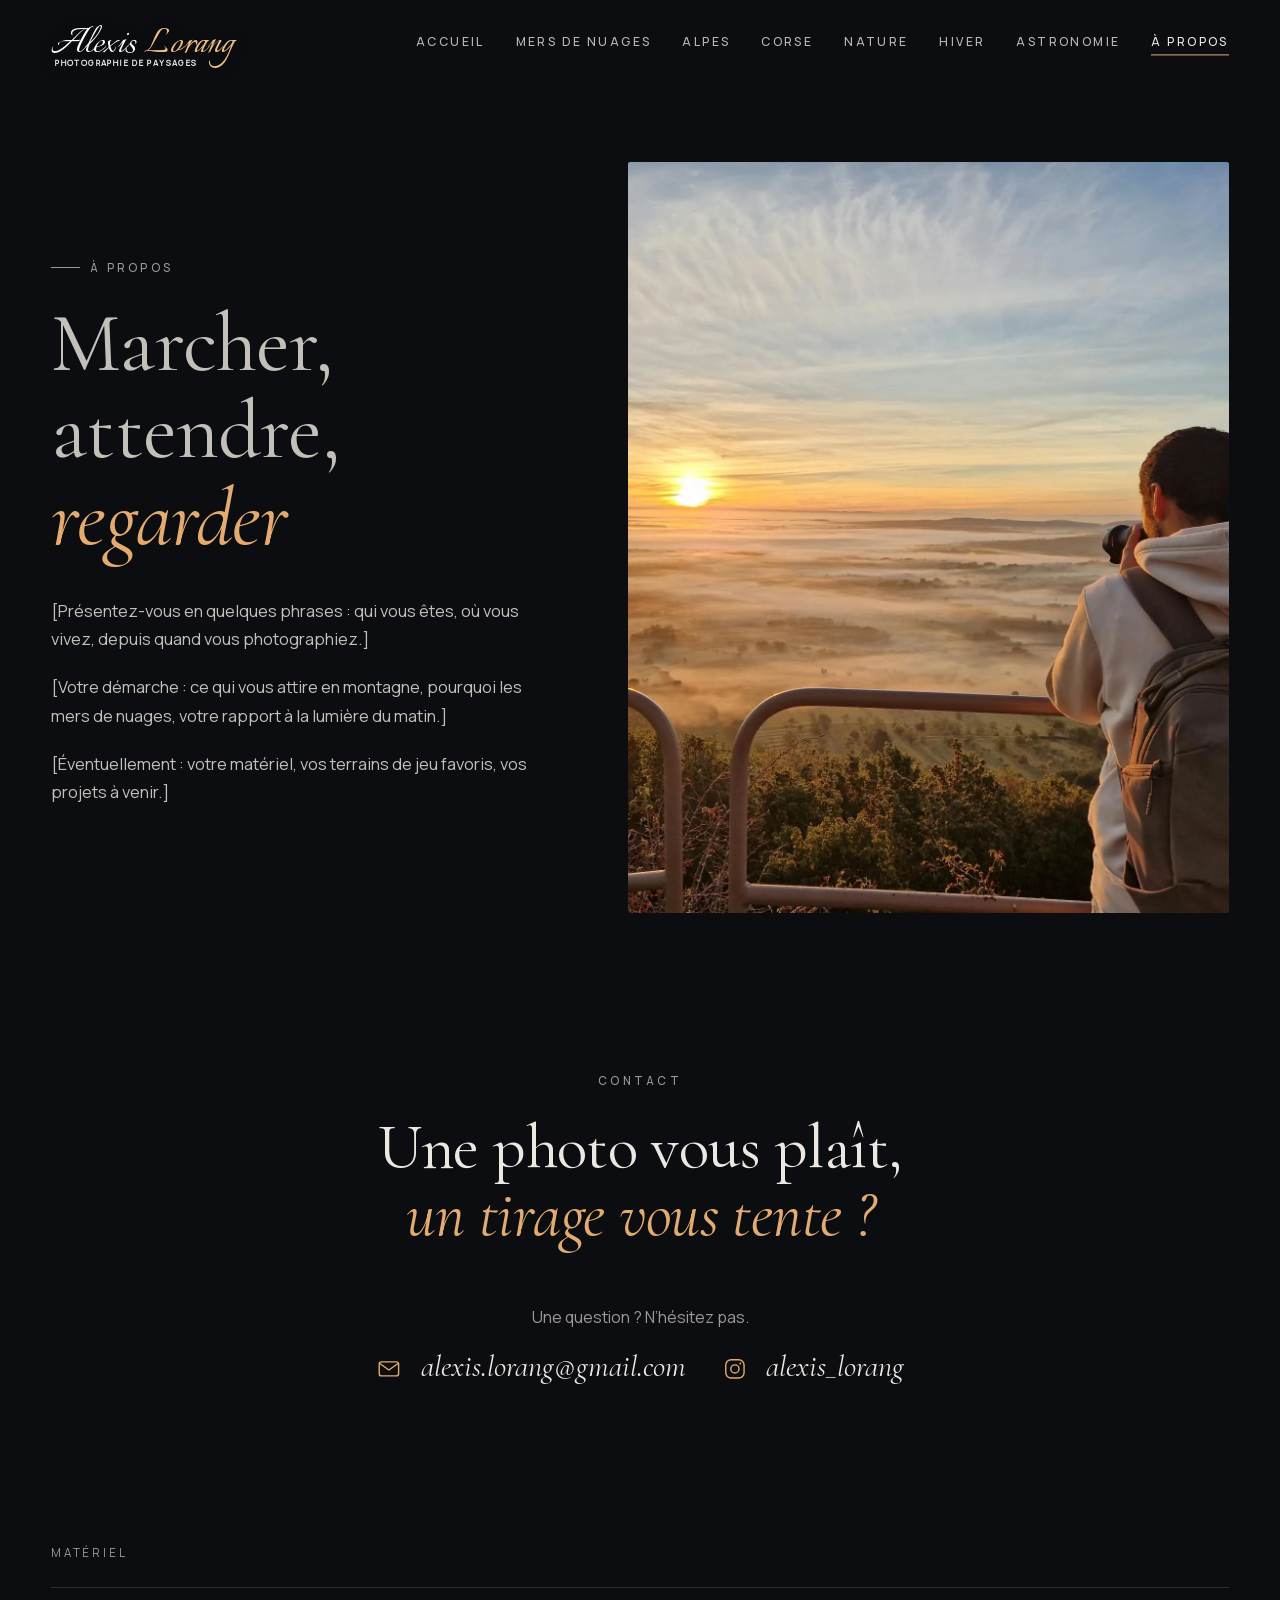
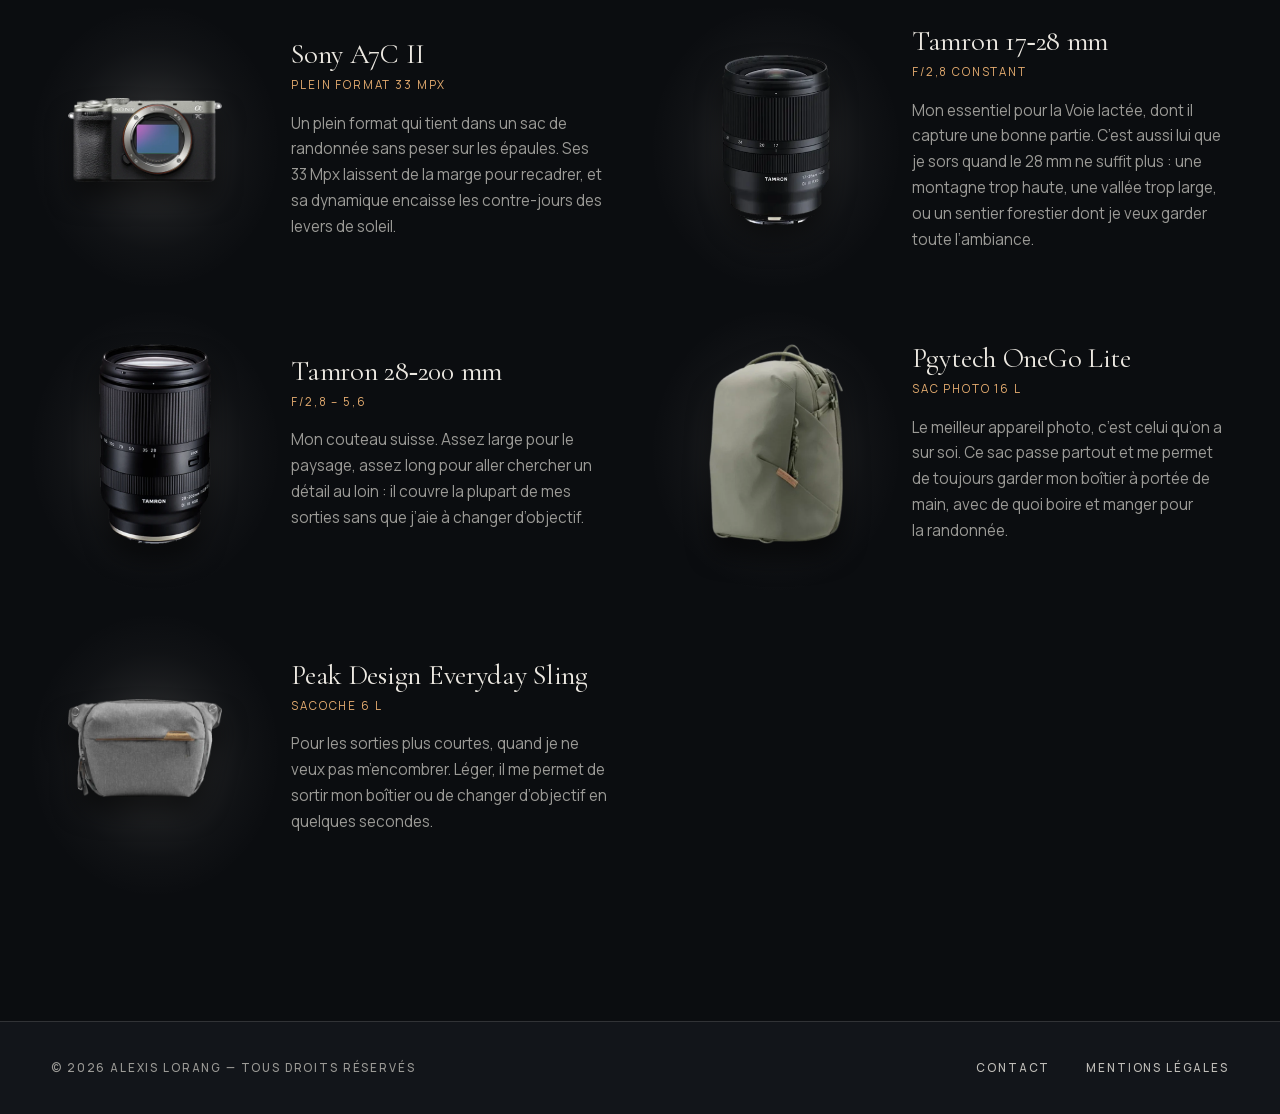
==== commit e6e65b02: "Mers de nuages en 3 sous-séries, « Autres séries », contact, mentions légales et finitions - Mers de" ====
--- a/a-propos.html
+++ b/a-propos.html
@@ -7,9 +7,7 @@
   <meta name="description" content="À propos du photographe et contact.">
   <meta name="theme-color" content="#0b0d10">
   <meta name="color-scheme" content="dark">
-  <link rel="preconnect" href="https://fonts.googleapis.com">
-  <link rel="preconnect" href="https://fonts.gstatic.com" crossorigin>
-  <link href="https://fonts.googleapis.com/css2?family=Cormorant+Garamond:ital,wght@0,400;0,500;1,400&family=Manrope:wght@400;500&family=Italianno&display=swap" rel="stylesheet">
+  <link rel="stylesheet" href="assets/css/polices.css">
   <link rel="stylesheet" href="assets/css/style.css">
   <!-- blocking="render" : le cadrage et la mise en page sont appliqués avant le premier affichage
        (sinon la transition entre pages montre la photo de couverture mal placée puis la recale) -->
@@ -49,8 +47,25 @@
           <p class="fondu">[Éventuellement : votre matériel, vos terrains de jeu favoris, vos projets à venir.]</p>
         </div>
         <div class="cadre cadre--portrait devoile">
-          <img src="assets/img/a-propos.webp" alt="Le photographe de dos, appareil à l’œil, face au soleil levant sur une plaine noyée de brume" width="1500" height="1125" style="object-position: 70% 50%">
+          <img src="assets/img/a-propos.webp" alt="Le photographe de dos, appareil à l’œil, face au soleil levant sur une plaine noyée de brume" width="2048" height="1536" style="object-position: 70% 50%">
         </div>
+      </div>
+    </section>
+
+    <section class="section section--serree contact" id="contact">
+      <div class="conteneur">
+        <span class="surtitre apparait">Contact</span>
+        <h2 class="apparait">Une photo vous plaît, <em>un tirage vous tente&nbsp;?</em></h2>
+        <p class="contact__note apparait">Une question&nbsp;? N’hésitez pas.</p>
+        <!-- Mail et Instagram au même niveau : icône épurée + identifiant -->
+        <ul class="contact__liens apparait">
+          <li><a class="contact__lien" href="mailto:alexis.lorang@gmail.com">
+            <svg viewBox="0 0 24 24" aria-hidden="true"><rect x="3" y="5.5" width="18" height="13" rx="2"/><path d="m3.5 7 8.5 6 8.5-6"/></svg>
+            <span>alexis.lorang@gmail.com</span></a></li>
+          <li><a class="contact__lien" href="https://www.instagram.com/alexis_lorang/" target="_blank" rel="noopener" aria-label="Instagram : alexis_lorang">
+            <svg viewBox="0 0 24 24" aria-hidden="true"><rect x="3.5" y="3.5" width="17" height="17" rx="5"/><circle cx="12" cy="12" r="3.8"/><circle class="plein" cx="17" cy="7" r="0.9"/></svg>
+            <span>alexis_lorang</span></a></li>
+        </ul>
       </div>
     </section>
 
@@ -103,23 +118,14 @@
         </ul>
       </div>
     </section>
-
-    <section class="section section--serree contact" id="contact">
-      <div class="conteneur">
-        <span class="surtitre apparait">Contact</span>
-        <h2 class="apparait">Écrivez-<em>moi</em></h2>
-        <a class="contact__mail apparait" href="mailto:alexis.lorang@gmail.com">alexis.lorang@gmail.com</a>
-        <!-- Réseaux -->
-        <div class="reseaux apparait">
-          <a class="lien" href="https://www.instagram.com/alexis_lorang/" target="_blank" rel="noopener">Instagram</a>
-        </div>
-      </div>
-    </section>
   </main>
 
   <footer class="pied">
-    <span>© <span data-annee>2026</span> Alexis Lorang — Tous droits réservés</span>
-    <a href="https://www.instagram.com/alexis_lorang/" target="_blank" rel="noopener">Instagram</a>
+    <p class="pied__copy">© <span data-annee>2026</span> Alexis Lorang <span class="pied__droits">— Tous droits réservés</span></p>
+    <nav class="pied__liens" aria-label="Liens utiles">
+      <a href="a-propos.html#contact">Contact</a>
+      <a href="mentions-legales.html">Mentions légales</a>
+    </nav>
   </footer>
 
 </body>
--- a/assets/css/polices.css
+++ b/assets/css/polices.css
@@ -0,0 +1,122 @@
+/* Polices hébergées sur le site (au lieu de Google Fonts) : aucune requête vers un service tiers.
+   Cormorant Garamond, Manrope et Italianno — licence SIL Open Font License. */
+
+/* latin-ext */
+@font-face {
+  font-family: 'Cormorant Garamond';
+  font-style: italic;
+  font-weight: 400;
+  font-display: swap;
+  src: url(../fonts/cormorant-garamond-400-italique-latin-ext.woff2) format('woff2');
+  unicode-range: U+0100-02BA, U+02BD-02C5, U+02C7-02CC, U+02CE-02D7, U+02DD-02FF, U+0304, U+0308, U+0329, U+1D00-1DBF, U+1E00-1E9F, U+1EF2-1EFF, U+2020, U+20A0-20AB, U+20AD-20C4, U+2113, U+2C60-2C7F, U+A720-A7FF;
+}
+
+/* latin */
+@font-face {
+  font-family: 'Cormorant Garamond';
+  font-style: italic;
+  font-weight: 400;
+  font-display: swap;
+  src: url(../fonts/cormorant-garamond-400-italique-latin.woff2) format('woff2');
+  unicode-range: U+0000-00FF, U+0131, U+0152-0153, U+02BB-02BC, U+02C6, U+02DA, U+02DC, U+0304, U+0308, U+0329, U+2000-206F, U+20AC, U+2122, U+2191, U+2193, U+2212, U+2215, U+FEFF, U+FFFD;
+}
+
+/* latin-ext */
+@font-face {
+  font-family: 'Cormorant Garamond';
+  font-style: normal;
+  font-weight: 400;
+  font-display: swap;
+  src: url(../fonts/cormorant-garamond-400-latin-ext.woff2) format('woff2');
+  unicode-range: U+0100-02BA, U+02BD-02C5, U+02C7-02CC, U+02CE-02D7, U+02DD-02FF, U+0304, U+0308, U+0329, U+1D00-1DBF, U+1E00-1E9F, U+1EF2-1EFF, U+2020, U+20A0-20AB, U+20AD-20C4, U+2113, U+2C60-2C7F, U+A720-A7FF;
+}
+
+/* latin */
+@font-face {
+  font-family: 'Cormorant Garamond';
+  font-style: normal;
+  font-weight: 400;
+  font-display: swap;
+  src: url(../fonts/cormorant-garamond-400-latin.woff2) format('woff2');
+  unicode-range: U+0000-00FF, U+0131, U+0152-0153, U+02BB-02BC, U+02C6, U+02DA, U+02DC, U+0304, U+0308, U+0329, U+2000-206F, U+20AC, U+2122, U+2191, U+2193, U+2212, U+2215, U+FEFF, U+FFFD;
+}
+
+/* latin-ext */
+@font-face {
+  font-family: 'Cormorant Garamond';
+  font-style: normal;
+  font-weight: 500;
+  font-display: swap;
+  src: url(../fonts/cormorant-garamond-400-latin-ext.woff2) format('woff2');
+  unicode-range: U+0100-02BA, U+02BD-02C5, U+02C7-02CC, U+02CE-02D7, U+02DD-02FF, U+0304, U+0308, U+0329, U+1D00-1DBF, U+1E00-1E9F, U+1EF2-1EFF, U+2020, U+20A0-20AB, U+20AD-20C4, U+2113, U+2C60-2C7F, U+A720-A7FF;
+}
+
+/* latin */
+@font-face {
+  font-family: 'Cormorant Garamond';
+  font-style: normal;
+  font-weight: 500;
+  font-display: swap;
+  src: url(../fonts/cormorant-garamond-400-latin.woff2) format('woff2');
+  unicode-range: U+0000-00FF, U+0131, U+0152-0153, U+02BB-02BC, U+02C6, U+02DA, U+02DC, U+0304, U+0308, U+0329, U+2000-206F, U+20AC, U+2122, U+2191, U+2193, U+2212, U+2215, U+FEFF, U+FFFD;
+}
+
+/* latin-ext */
+@font-face {
+  font-family: 'Italianno';
+  font-style: normal;
+  font-weight: 400;
+  font-display: swap;
+  src: url(../fonts/italianno-400-latin-ext.woff2) format('woff2');
+  unicode-range: U+0100-02BA, U+02BD-02C5, U+02C7-02CC, U+02CE-02D7, U+02DD-02FF, U+0304, U+0308, U+0329, U+1D00-1DBF, U+1E00-1E9F, U+1EF2-1EFF, U+2020, U+20A0-20AB, U+20AD-20C4, U+2113, U+2C60-2C7F, U+A720-A7FF;
+}
+
+/* latin */
+@font-face {
+  font-family: 'Italianno';
+  font-style: normal;
+  font-weight: 400;
+  font-display: swap;
+  src: url(../fonts/italianno-400-latin.woff2) format('woff2');
+  unicode-range: U+0000-00FF, U+0131, U+0152-0153, U+02BB-02BC, U+02C6, U+02DA, U+02DC, U+0304, U+0308, U+0329, U+2000-206F, U+20AC, U+2122, U+2191, U+2193, U+2212, U+2215, U+FEFF, U+FFFD;
+}
+
+/* latin-ext */
+@font-face {
+  font-family: 'Manrope';
+  font-style: normal;
+  font-weight: 400;
+  font-display: swap;
+  src: url(../fonts/manrope-400-latin-ext.woff2) format('woff2');
+  unicode-range: U+0100-02BA, U+02BD-02C5, U+02C7-02CC, U+02CE-02D7, U+02DD-02FF, U+0304, U+0308, U+0329, U+1D00-1DBF, U+1E00-1E9F, U+1EF2-1EFF, U+2020, U+20A0-20AB, U+20AD-20C4, U+2113, U+2C60-2C7F, U+A720-A7FF;
+}
+
+/* latin */
+@font-face {
+  font-family: 'Manrope';
+  font-style: normal;
+  font-weight: 400;
+  font-display: swap;
+  src: url(../fonts/manrope-400-latin.woff2) format('woff2');
+  unicode-range: U+0000-00FF, U+0131, U+0152-0153, U+02BB-02BC, U+02C6, U+02DA, U+02DC, U+0304, U+0308, U+0329, U+2000-206F, U+20AC, U+2122, U+2191, U+2193, U+2212, U+2215, U+FEFF, U+FFFD;
+}
+
+/* latin-ext */
+@font-face {
+  font-family: 'Manrope';
+  font-style: normal;
+  font-weight: 500;
+  font-display: swap;
+  src: url(../fonts/manrope-400-latin-ext.woff2) format('woff2');
+  unicode-range: U+0100-02BA, U+02BD-02C5, U+02C7-02CC, U+02CE-02D7, U+02DD-02FF, U+0304, U+0308, U+0329, U+1D00-1DBF, U+1E00-1E9F, U+1EF2-1EFF, U+2020, U+20A0-20AB, U+20AD-20C4, U+2113, U+2C60-2C7F, U+A720-A7FF;
+}
+
+/* latin */
+@font-face {
+  font-family: 'Manrope';
+  font-style: normal;
+  font-weight: 500;
+  font-display: swap;
+  src: url(../fonts/manrope-400-latin.woff2) format('woff2');
+  unicode-range: U+0000-00FF, U+0131, U+0152-0153, U+02BB-02BC, U+02C6, U+02DA, U+02DC, U+0304, U+0308, U+0329, U+2000-206F, U+20AC, U+2122, U+2191, U+2193, U+2212, U+2215, U+FEFF, U+FFFD;
+}
--- a/assets/css/style.css
+++ b/assets/css/style.css
@@ -17,6 +17,12 @@
   --marge: clamp(1.25rem, 4vw, 4rem);
   --doux: cubic-bezier(0.22, 1, 0.36, 1);
   --rangee: 320px; /* hauteur cible d'une rangée de la grille */
+
+  /* Typographie : titres en Cormorant ; sous-titres (phrase courte sous un grand titre : bandeaux,
+     sous-catégories) en Cormorant italique ; textes courants en Manrope. */
+  --sous-titre: italic 400 clamp(1.15rem, 1.6vw, 1.35rem) / 1.55 var(--serif);
+  --intro-taille: clamp(1rem, 1.3vw, 1.15rem); /* textes courants d'introduction (présentation) */
+  --intro-couleur: rgba(236, 232, 225, 0.82);
 }
 
 *,
@@ -357,7 +363,7 @@
 .hero__texte .surtitre { color: var(--texte); opacity: 0.85; margin-bottom: 1.6rem; }
 .hero__texte p {
   max-width: 34rem; margin: 3rem 0 0;
-  font-size: clamp(1rem, 1.3vw, 1.15rem); color: rgba(236, 232, 225, 0.82);
+  font: var(--sous-titre); color: var(--intro-couleur);
 }
 
 /* Titre révélé ligne par ligne */
@@ -370,6 +376,11 @@
 .fondu { opacity: 0; animation: fondu 1.4s ease 0.55s forwards; }
 @keyframes fondu { to { opacity: 1; } }
 
+/* Accueil, mobile : sous-titre plus proche du titre, et plus d'air avant « Défiler ». */
+@media (max-width: 760px) {
+  .hero:not(.hero--court) .hero__texte p { margin-top: 1.5rem; }
+  .hero:not(.hero--court) { padding-bottom: calc(clamp(4.5rem, 11vh, 8rem) + 1.25rem); }
+}
 .hero__bas {
   position: absolute; left: var(--marge); right: var(--marge); bottom: 1.6rem;
   display: flex; justify-content: space-between; align-items: center;
@@ -403,12 +414,14 @@
   max-width: 22em; margin: 1.8rem 0 0;
 }
 .manifeste em { color: var(--accent); }
+/* Sur ordinateur, le texte occupe toute la largeur des cartes des séries juste en dessous. */
+@media (min-width: 861px) { .manifeste { max-width: none; } }
 
 .deux-colonnes {
   display: grid; grid-template-columns: minmax(0, 5fr) minmax(0, 6fr);
   gap: clamp(2rem, 6vw, 6rem); align-items: center;
 }
-.deux-colonnes .texte { color: rgba(236, 232, 225, 0.8); max-width: 34rem; }
+.deux-colonnes .texte { color: var(--intro-couleur); font-size: var(--intro-taille); line-height: 1.7; max-width: 34rem; }
 .deux-colonnes h2 { margin: 1.4rem 0 1.8rem; color: var(--texte); }
 @media (max-width: 860px) { .deux-colonnes { grid-template-columns: 1fr; } }
 
@@ -425,28 +438,25 @@
 
 /* ---------- Séries (accueil) ---------- */
 
-/* Deux rangées (les deux premières séries en grand, les suivantes par trois) qui occupent
-   ensemble un écran : hauteur de l'écran moins l'en-tête réduit (--entete-h, mesuré dans main.js,
-   il réapparaît quand on remonte) et 2,5rem de marge en haut et en bas. */
+/* Toutes les séries sur un écran : deux rangées de trois cartes de même taille. Hauteur de
+   l'écran moins l'en-tête réduit (--entete-h, mesuré dans main.js, il réapparaît quand on
+   remonte) et 2,5rem de marge en haut et en bas. */
 .series {
-  display: grid; grid-template-columns: repeat(12, 1fr); grid-template-rows: 11fr 9fr;
+  display: grid; grid-template-columns: repeat(3, 1fr); grid-auto-rows: 1fr;
   gap: clamp(0.75rem, 1.5vw, 1.5rem); margin-top: clamp(2.5rem, 5vw, 4.5rem);
   height: calc(100vh - 5rem - var(--entete-h, 0px));
   height: calc(100svh - 5rem - var(--entete-h, 0px));
   min-height: 34rem;
 }
-/* 2 grandes cartes en haut, puis la ligne du bas se partage entre les séries restantes (3 ou 4). */
-.series .serie { grid-column: span 3; aspect-ratio: auto; height: 100%; max-height: none; }
-.series .serie:nth-child(-n + 2) { grid-column: span 6; }
-.series .serie:nth-child(3):nth-last-child(3) ~ .serie, .series .serie:nth-child(3):nth-last-child(3) { grid-column: span 4; }
-.series .serie:nth-child(n + 3) h3 { font-size: clamp(1.8rem, 2.8vw, 3.4rem); }
-/* Mobile : une colonne de cartes de proportions fixes (16:10, environ 220 pt de haut sur un
+.series .serie { aspect-ratio: auto; height: 100%; max-height: none; padding: clamp(1.25rem, 2.2vw, 2.5rem); }
+.series .serie h3 { font-size: clamp(1.7rem, 3.2vw, 3.6rem); }
+/* Mobile : une colonne de cartes de proportions fixes (16:9, environ 190 pt de haut sur un
    iPhone). Une hauteur calculée sur l'écran donnait des cartes trop basses dans Chrome sur
    iPhone, dont les barres restent affichées et ne laissent qu'environ 650 pt à la page. */
 @media (max-width: 760px) {
-  .series { grid-template-columns: 1fr; grid-template-rows: none; height: auto; min-height: 0; }
+  .series { grid-template-columns: 1fr; grid-auto-rows: auto; height: auto; min-height: 0; }
   .series .serie:nth-child(n) {
-    grid-column: auto; aspect-ratio: 16 / 10; height: auto; min-height: 0;
+    grid-column: auto; aspect-ratio: 16 / 9; height: auto; min-height: 0;
     padding: 1.25rem;
   }
   .series .serie:nth-child(n) h3 { font-size: 2.2rem; }
@@ -458,6 +468,9 @@
   aspect-ratio: 4 / 5; max-height: 86svh; width: 100%;
   padding: clamp(1.5rem, 3vw, 3rem);
   overflow: hidden; border-radius: 2px; isolation: isolate;
+  /* contour très discret : le bas des cartes (dégradé sombre pour le texte) ne se fond plus dans le fond
+     du site, notamment quand la photo est elle-même sombre en bas (Astronomie) */
+  outline: 1px solid rgba(236, 232, 225, 0.12); outline-offset: -1px;
 }
 .serie img {
   position: absolute; inset: 0; z-index: -2; width: 100%; height: 100%; object-fit: cover;
@@ -514,9 +527,8 @@
 }
 .groupe--texte .groupe__titre { margin-bottom: 0.9rem; }
 .groupe__texte {
-  max-width: 58rem; margin: 0 0 clamp(1.5rem, 3vw, 2.5rem);
-  font-family: var(--serif); font-style: italic; font-size: clamp(1.1rem, 1.6vw, 1.3rem); line-height: 1.55;
-  color: rgba(236, 232, 225, 0.78);
+  max-width: none; margin: 0 0 clamp(1.5rem, 3vw, 2.5rem); /* toute la largeur de la galerie, comme le texte du portfolio */
+  font: var(--sous-titre); color: var(--intro-couleur); /* même style que le sous-titre du bandeau */
 }
 .groupe__titre span { font-family: var(--sans); font-size: 0.72rem; letter-spacing: 0.24em; text-transform: uppercase; color: var(--discret); }
 .sous-nav { display: flex; flex-direction: column; border-top: 1px solid rgba(236, 232, 225, 0.28); }
@@ -617,11 +629,9 @@
 .edition .hero--court.est-saisie { outline-style: solid; outline-width: 2px; }
 .edition .galerie a:hover img { transform: none; }
 /* Accueil : bandeau, cartes des séries et portrait recadrables (animations figées pour voir le cadrage final) */
-.edition .hero:not(.hero--court), .edition .series .serie, .edition .deux-colonnes .cadre { cursor: move; touch-action: none; user-select: none; outline: 1px dashed var(--accent); outline-offset: -10px; }
-.edition .hero:not(.hero--court).est-saisie, .edition .series .serie.est-saisie, .edition .deux-colonnes .cadre.est-saisie { outline-style: solid; outline-width: 2px; }
-.edition .suivante { cursor: move; touch-action: none; user-select: none; outline: 1px dashed var(--accent); outline-offset: -10px; }
-.edition .suivante.est-saisie { outline-style: solid; outline-width: 2px; }
-.edition .hero__vue img, .edition .serie img, .edition .cadre img, .edition .suivante img { animation: none !important; transform: none !important; transition: none !important; }
+.edition .hero:not(.hero--court), .edition .series .serie, .edition .autres .serie, .edition .deux-colonnes .cadre { cursor: move; touch-action: none; user-select: none; outline: 1px dashed var(--accent); outline-offset: -10px; }
+.edition .hero:not(.hero--court).est-saisie, .edition .series .serie.est-saisie, .edition .autres .serie.est-saisie, .edition .deux-colonnes .cadre.est-saisie { outline-style: solid; outline-width: 2px; }
+.edition .hero__vue img, .edition .serie img, .edition .cadre img { animation: none !important; transform: none !important; transition: none !important; }
 .edition .hero__vue { transition: none; }
 .edition .galerie a:hover .vue, .edition .galerie a.est-saisie .vue { outline: 1px solid var(--accent); outline-offset: -1px; }
 .edition .galerie a.est-saisie .vue { outline-width: 2px; outline-offset: -2px; }
@@ -647,22 +657,23 @@
 .pivot--cadre { top: 18px; left: 18px; }
 .hero .pivot--cadre { top: calc(var(--entete-h, 82px) + 18px); }
 .pivot:hover { transform: scale(1.1); color: var(--accent); }
-.edition .galerie a:hover .pivot, .edition .hero:hover .pivot, .edition .serie:hover .pivot, .edition .suivante:hover .pivot, .edition .cadre:hover .pivot { opacity: 1; }
+.edition .galerie a:hover .pivot, .edition .hero:hover .pivot, .edition .serie:hover .pivot, .edition .cadre:hover .pivot { opacity: 1; }
 @media (hover: none) { .pivot { opacity: 1; } }
 
 /* ---------- Apparition au défilement ---------- */
 
 .js .apparait { opacity: 0; transform: translateY(28px); transition: opacity 1.1s ease, transform 1.3s var(--doux); transition-delay: var(--delai, 0s); }
 .js .apparait.est-visible { opacity: 1; transform: none; }
-/* Un cache de la couleur du fond se retire vers le bas pour dévoiler l'image */
+/* L'image se révèle en fondu depuis le fond, en se posant lentement (léger dézoom),
+   comme une photo qui sort de la pénombre. */
 .devoile { position: relative; }
-.js .devoile::before {
-  content: ''; position: absolute; inset: -1px; z-index: 3; background: var(--fond);
-  transform-origin: bottom; transition: transform 1.5s var(--doux); transition-delay: var(--delai, 0s);
-}
-.js .devoile.est-visible::before { transform: scaleY(0); }
-.js .devoile img { transform: scale(1.15); transition: transform 2s var(--doux); }
-.js .devoile.est-visible img { transform: none; }
+.js .devoile { background: none; } /* pas de rectangle gris avant l'apparition */
+.js .devoile img {
+  opacity: 0; transform: scale(1.06); filter: brightness(0.6);
+  transition: opacity 1.8s ease, transform 3s var(--doux), filter 2.4s ease;
+  transition-delay: var(--delai, 0s);
+}
+.js .devoile.est-visible img { opacity: 1; transform: none; filter: none; }
 .js .serie.devoile.est-visible:hover img { transform: scale(1.06); transition-duration: 1.6s; }
 
 /* ---------- Matériel (À propos) ---------- */
@@ -694,57 +705,162 @@
 @media (max-width: 1180px) {
   .materiel__liste { grid-template-columns: 1fr; max-width: 46rem; margin-inline: auto; }
 }
+/* Mobile : petite vignette à gauche avec le nom et la fiche à côté, description en pleine largeur dessous.
+   Tout est aligné à gauche, comme le reste de la page. */
 @media (max-width: 560px) {
-  .materiel__liste li { grid-template-columns: 1fr; text-align: center; gap: 1.25rem; }
-  .materiel__objet { height: 13rem; }
-  .materiel__objet img { height: calc(11rem * var(--h, 1)); }
-  .materiel__objet .materiel__boitier { width: min(15rem, 80%); margin-right: 0; }
-  .materiel__desc { margin-inline: auto; }
-}
-
-/* ---------- Série suivante ---------- */
-
-.suivante {
-  position: relative; display: grid; place-items: center; text-align: center;
-  min-height: 50svh; padding: 4rem var(--marge);
-  overflow: hidden; isolation: isolate;
-}
-.suivante img {
-  position: absolute; inset: 0; z-index: -2; width: 100%; height: 100%; object-fit: cover;
-  transition: transform 2s var(--doux);
-}
-.suivante::after { content: ''; position: absolute; inset: 0; z-index: -1; background: rgba(11, 13, 16, 0.5); transition: background-color 0.8s; }
-.suivante:hover img { transform: scale(1.05); }
-.suivante:hover::after { background: rgba(11, 13, 16, 0.3); }
-.suivante h2 { font-size: clamp(3rem, 8vw, 7rem); margin-top: 1.2rem; }
-.suivante .surtitre { color: var(--texte); }
-.suivante .surtitre::before { display: none; }
-/* Sur mobile, 50 % d'un écran en hauteur reste trop grand pour un simple lien : bandeau plus bas. */
+  .materiel__liste { row-gap: 4.5rem; } /* nette séparation entre les articles */
+  .materiel__liste li {
+    grid-template-columns: 7.5rem 1fr;
+    grid-template-areas: 'objet titre' 'objet fiche' 'desc desc';
+    column-gap: 1.6rem; row-gap: 0; align-items: center;
+  }
+  .materiel__texte { display: contents; } /* ses enfants se placent directement dans la grille */
+  .materiel__objet { grid-area: objet; height: 9.5rem; }
+  .materiel__objet img { height: calc(8rem * var(--h, 1)); }
+  .materiel__objet .materiel__boitier { width: 100%; margin-right: 0; }
+  .materiel__liste h3 { grid-area: titre; align-self: end; font-size: 1.45rem; }
+  .materiel__fiche { grid-area: fiche; align-self: start; margin: 0; }
+  .materiel__desc { grid-area: desc; margin-top: 0.9rem; position: relative; }
+}
+
+/* ---------- Autres séries (fin de chaque série) ----------
+   Sous la galerie, à sa largeur : un fin trait marque la sortie de la série, puis les cartes
+   de l'accueil en petit (5 sur une ligne ; sur mobile, la série suivante en grand puis 2 colonnes). */
+.autres { padding-top: 0; padding-bottom: clamp(4rem, 8vw, 7rem); }
+.autres .conteneur { border-top: 1px solid var(--trait); padding-top: clamp(2.5rem, 5vw, 4rem); }
+.autres__liste { display: grid; grid-template-columns: repeat(5, 1fr); gap: clamp(6px, 0.9vw, 14px); }
+.autres .serie { aspect-ratio: 3 / 4; padding: clamp(1rem, 1.6vw, 1.5rem); }
+.autres .serie h3 { font-size: clamp(1.4rem, 2.2vw, 2.1rem); }
+.autres .serie__meta { margin-top: 0.5rem; gap: 0.7rem; font-size: 0.62rem; }
 @media (max-width: 760px) {
-  .suivante { min-height: 17svh; padding: 1.5rem var(--marge); }
-  .suivante h2 { font-size: 2.4rem; margin-top: 0.5rem; }
+  .autres__liste { grid-template-columns: 1fr 1fr; }
+  .autres .serie:first-child { grid-column: 1 / -1; aspect-ratio: 16 / 10; }
+  .autres .serie h3 { font-size: 1.5rem; }
+  .autres .serie:first-child h3 { font-size: 2rem; }
 }
 
 /* ---------- Contact / pied de page ---------- */
 
 .contact { text-align: center; }
-.contact h2 { margin: 1.5rem auto 2rem; max-width: 12em; }
+/* Hiérarchie : surtitre collé au titre ; respiration nette avant le bloc « question + adresse »,
+   dont les deux lignes restent groupées. */
+.contact h2 { margin: 1.25rem auto 2.5rem; max-width: 12em; }
 .contact .surtitre::before { display: none; }
-.contact__mail {
-  font-family: var(--serif); font-size: clamp(1.5rem, 3.4vw, 2.6rem); font-style: italic;
+.contact h2:has(+ .contact__note) { margin-bottom: clamp(2.5rem, 5vw, 3.5rem); }
+.contact__note { margin: 0 auto 0.6rem; color: var(--discret); font-size: 1rem; }
+/* Sur mobile, aligné à gauche comme la section « À propos » juste au-dessus. */
+@media (max-width: 760px) {
+  .contact { text-align: left; }
+  .contact h2, .contact__note { margin-left: 0; }
+  .contact .surtitre::before { display: block; }
+}
+/* Mail et Instagram au même niveau, chacun avec une icône au trait.
+   Les deux liens sont plus proches entre eux que de la phrase « Une question ? » : ils forment un seul groupe. */
+.contact__liens {
+  list-style: none; margin: 1.1rem 0 0; padding: 0;
+  display: flex; justify-content: center; flex-wrap: wrap; gap: 0.5rem 2.25rem;
+}
+.contact__lien {
+  display: inline-flex; align-items: center; gap: 0.6em;
+  font-family: var(--serif); font-style: italic; line-height: 1.2;
+  font-size: clamp(1.4rem, 2.4vw, 1.9rem); transition: color 0.3s;
+}
+.contact__lien svg {
+  width: 0.85em; height: 0.85em; flex: none; color: var(--accent); transition: color 0.3s; /* touche dorée */
+  fill: none; stroke: currentColor; stroke-width: 1.3; stroke-linecap: round; stroke-linejoin: round;
+}
+.contact__lien svg .plein { fill: currentColor; stroke: none; }
+.contact__lien span {
   background: linear-gradient(var(--accent), var(--accent)) left bottom / 0 1px no-repeat;
-  transition: background-size 0.6s var(--doux), color 0.3s; padding-bottom: 0.15em;
-}
-.contact__mail:hover { background-size: 100% 1px; color: var(--accent); }
-.reseaux { display: flex; justify-content: center; gap: 2.5rem; margin-top: 2.8rem; flex-wrap: wrap; }
-
+  transition: background-size 0.6s var(--doux); padding-bottom: 0.12em;
+}
+.contact__lien:hover, .contact__lien:hover svg { color: var(--accent); }
+.contact__lien:hover span { background-size: 100% 1px; }
+@media (max-width: 760px) {
+  .contact__liens { flex-direction: column; align-items: flex-start; gap: 0.35rem; }
+}
+
+/* Accueil : contact dans la colonne de droite, sous la présentation « À propos » (même alignement,
+   séparé par un fin trait). Sur mobile, il suit simplement la présentation. */
+.contact.contact--colonne { text-align: left; margin-top: clamp(3rem, 6vw, 4.5rem); padding-top: clamp(2.5rem, 5vw, 3.5rem); border-top: 1px solid var(--trait); }
+.contact.contact--colonne .surtitre::before { display: block; }
+.contact.contact--colonne h2 { margin: 1.2rem 0 1.6rem; max-width: none; font-size: clamp(1.9rem, 3vw, 2.7rem); }
+.contact.contact--colonne .contact__note { margin-left: 0; }
+.contact.contact--colonne .contact__liens { justify-content: flex-start; margin-top: 0.9rem; }
+/* Accueil, sur ordinateur : « Rêveur éveillé… » et « Une photo vous plaît… » à la même taille,
+   intermédiaire entre l'ancien titre « À propos » et l'ancien titre « Contact », pour deux blocs de même poids. */
+@media (min-width: 861px) {
+  .deux-colonnes:has(.contact--colonne) h2,
+  .deux-colonnes:has(.contact--colonne) .contact.contact--colonne h2 { font-size: clamp(2.2rem, 3.6vw, 3.3rem); }
+}
+/* Accueil, une colonne (mobile, tablette) : présentation, puis la photo en paysage (moins haute),
+   puis le contact. La colonne de texte s'efface pour que la photo puisse se glisser entre les deux. */
+@media (max-width: 860px) {
+  .deux-colonnes:has(.contact--colonne) { row-gap: 0; }
+  .deux-colonnes:has(.contact--colonne) .texte { display: contents; }
+  .deux-colonnes:has(.contact--colonne) .cadre { order: 1; aspect-ratio: 4 / 3; margin: 2.5rem 0; }
+  .deux-colonnes:has(.contact--colonne) .contact--colonne { order: 2; margin-top: 0; padding-top: 0; border-top: 0; }
+}
+/* Accueil, une colonne : entre la dernière carte des séries et « À propos », le même espace
+   qu'entre la photo et « Contact » (environ 3rem). */
+@media (max-width: 860px) {
+  .section:has(.series) { padding-top: 2.5rem; padding-bottom: 3rem; } /* même respiration (≈ 48 px) avant « Le portfolio » */
+  .manifeste { font-size: 1.4rem; }
+}
+
+/* Page « Mentions légales » : texte courant, rubriques sobres, largeur de lecture confortable. */
+.legal .conteneur { max-width: 46rem; }
+.legal h1 { font-size: clamp(2.6rem, 6vw, 4.5rem); margin: 1.2rem 0 1rem; }
+.legal h2 { font-size: clamp(1.45rem, 2.4vw, 1.9rem); margin: 2.8rem 0 0.8rem; }
+.legal p { margin: 0 0 1rem; color: var(--discret); line-height: 1.75; }
+.lien-texte { color: var(--texte); text-decoration: underline; text-decoration-color: rgba(236, 232, 225, 0.35); text-underline-offset: 0.2em; transition: color 0.3s, text-decoration-color 0.3s; }
+.lien-texte:hover { color: var(--accent); text-decoration-color: currentColor; }
+
+/* Pied de page : bande un peu plus claire que la page pour bien marquer la fin, dans le langage
+   du site (petites capitales espacées, fin trait). Ordinateur : une seule ligne, copyright à gauche,
+   liens à droite. Mobile : liens puis copyright, centrés. */
 .pied {
-  display: flex; justify-content: space-between; gap: 1rem 2rem; flex-wrap: wrap;
-  padding: 2rem var(--marge);
-  border-top: 1px solid var(--trait);
-  font-size: 0.72rem; letter-spacing: 0.16em; text-transform: uppercase; color: var(--discret);
-}
-.pied a:hover { color: var(--texte); }
+  display: flex; justify-content: space-between; align-items: center; gap: 1rem 2rem;
+  padding: clamp(1.75rem, 3vw, 2.25rem) var(--marge);
+  background: var(--fond-2); border-top: 1px solid var(--trait);
+  font-size: 0.72rem; font-weight: 500; letter-spacing: 0.16em; text-transform: uppercase; color: var(--discret);
+}
+.pied__copy { margin: 0; }
+.pied__liens { display: flex; gap: 2.25rem; }
+.pied__liens a { color: rgba(236, 232, 225, 0.8); transition: color 0.3s; }
+.pied__liens a:hover { color: var(--accent); }
+@media (max-width: 760px) {
+  .pied { flex-direction: column-reverse; gap: 1.1rem; padding-block: 2rem; text-align: center; }
+  .pied__liens { gap: 1.75rem; }
+  .pied__copy { font-size: 0.64rem; letter-spacing: 0.12em; }
+  .pied__droits { display: none; } /* « © 2026 Alexis Lorang » suffit sur une ligne de téléphone */
+}
+
+/* ---------- Retour en haut ----------
+   Pendant du « Défiler » du bandeau : un fin trait vertical au-dessus du mot « Haut ».
+   Au survol, le trait remonte comme une goutte inversée. */
+.haut {
+  position: fixed; right: var(--marge); bottom: calc(clamp(1.25rem, 3vw, 2rem) + var(--pied, 0px)); z-index: 45;
+  display: flex; flex-direction: column; align-items: center; gap: 0.8rem;
+  padding: 0.5rem 0.25rem 0.5rem 0.51rem; /* à gauche : compense l'interlettrage pour centrer le mot */
+  border: 0; background: none; cursor: pointer;
+  font: 500 0.66rem/1 var(--sans); letter-spacing: 0.26em; text-transform: uppercase;
+  color: rgba(236, 232, 225, 0.8); text-shadow: 0 1px 8px rgba(0, 0, 0, 0.6); /* lisible même sur une photo */
+  opacity: 0; visibility: hidden; transform: translateY(0.75rem);
+  transition: opacity 0.5s ease, visibility 0.5s, transform 0.6s var(--doux), color 0.3s;
+}
+.haut::before {
+  content: ''; width: 1px; height: 2.6rem; margin-left: -0.26em;
+  background: linear-gradient(transparent, currentColor); transform-origin: bottom;
+}
+.haut.est-visible { opacity: 1; visibility: visible; transform: none; }
+.haut:hover { color: var(--accent); }
+.haut:hover::before { animation: goutte 2.4s var(--doux) infinite; }
+.haut:focus-visible { outline: 1px solid var(--accent); outline-offset: 4px; }
+.menu-ouvert .haut { opacity: 0; visibility: hidden; }
+body:has(.editeur) .haut { bottom: calc(5.5rem + var(--pied, 0px)); } /* mode édition local : au-dessus de sa barre */
+/* Mobile : pas de bouton, un balayage rapide suffit pour remonter */
+@media (max-width: 760px) { .haut { display: none; } }
 
 /* ---------- Visionneuse ---------- */
 
